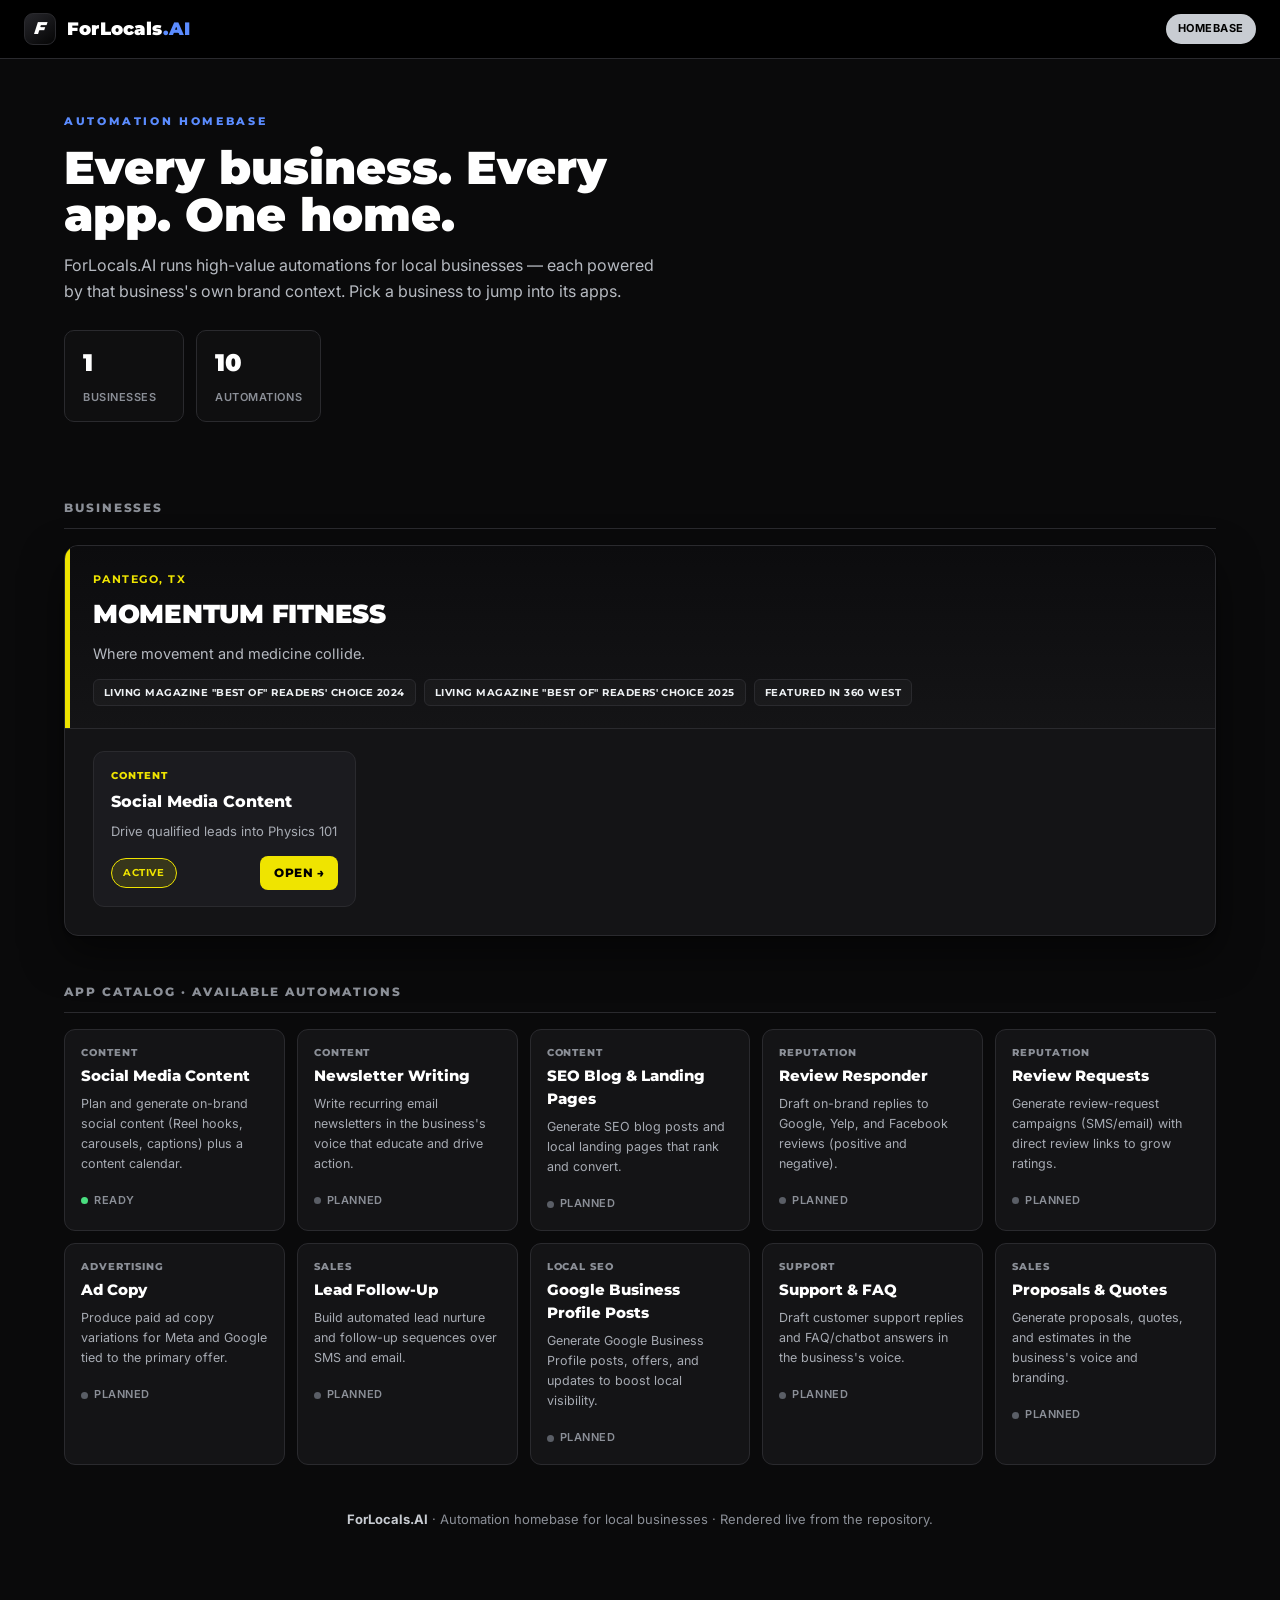
==== index.html @ a3bd41af "Add cross-app homebase dashboard at repo root Build the homebase landing page (/index.html) that ren" ====
<!DOCTYPE html>
<html lang="en">
<head>
<meta charset="UTF-8" />
<meta name="viewport" content="width=device-width, initial-scale=1.0" />
<title>ForLocals.AI — Homebase</title>
<meta name="description" content="ForLocals.AI — the automation homebase for local businesses. Every business's apps in one place." />
<link rel="preconnect" href="https://fonts.googleapis.com" />
<link rel="preconnect" href="https://fonts.gstatic.com" crossorigin />
<link href="https://fonts.googleapis.com/css2?family=Montserrat:wght@600;700;800;900&family=Inter:wght@400;500;600;700&display=swap" rel="stylesheet" />
<style>
  :root {
    --black:#000; --ink:#0b0b0d; --panel:#141416; --panel-2:#1b1b1f;
    --line:#2a2a2e; --silver:#c8ccd2; --silver-bright:#eef1f4; --muted:#8b8f97;
    --accent:#5b8cff;            /* platform default; per-business overrides this */
    --accent-soft:rgba(91,140,255,.12);
    --radius:14px; --maxw:1200px;
    --shadow:0 1px 2px rgba(0,0,0,.5), 0 18px 40px rgba(0,0,0,.5);
  }
  * { box-sizing:border-box; }
  html { scroll-behavior:smooth; }
  body { margin:0; font-family:'Inter',system-ui,-apple-system,sans-serif; color:var(--silver); background:#0a0a0b; line-height:1.6; -webkit-font-smoothing:antialiased; }

  header.topbar { position:sticky; top:0; z-index:50; display:flex; align-items:center; gap:14px; padding:13px 24px; background:rgba(0,0,0,.94); backdrop-filter:blur(8px); border-bottom:1px solid var(--line); }
  .brandmark { display:flex; align-items:center; gap:11px; text-decoration:none; }
  .logo-ring { width:32px; height:32px; border-radius:9px; display:grid; place-items:center; background:linear-gradient(145deg,#26262b,#050505); border:1px solid var(--line); flex:none; }
  .logo-ring b { font-family:'Montserrat',sans-serif; font-weight:900; font-style:italic; font-size:17px; color:#fff; transform:skewX(-7deg); }
  .logo-word { font-family:'Montserrat',sans-serif; font-weight:900; font-size:18px; letter-spacing:.01em; color:#fff; }
  .logo-word span { color:var(--accent); }
  .topbar .spacer { flex:1; }
  .topbar .tag { font-size:11px; font-weight:700; color:#000; background:#c8ccd2; padding:6px 12px; border-radius:999px; letter-spacing:.05em; text-transform:uppercase; }

  .wrap { max-width:var(--maxw); margin:0 auto; padding:0 24px 100px; }

  .hero { padding:54px 0 30px; }
  .hero .eyebrow { font-family:'Montserrat',sans-serif; font-size:11px; font-weight:800; letter-spacing:.24em; text-transform:uppercase; color:var(--accent); }
  .hero h1 { font-family:'Montserrat',sans-serif; font-size:clamp(28px,4.2vw,46px); line-height:1.04; margin:13px 0 14px; font-weight:900; color:#fff; max-width:18ch; }
  .hero p { font-size:16px; color:#b6bac1; max-width:60ch; margin:0; }
  .hero .metrics { display:flex; gap:12px; flex-wrap:wrap; margin-top:26px; }
  .metric { background:rgba(255,255,255,.02); border:1px solid var(--line); border-radius:10px; padding:13px 18px; min-width:120px; }
  .metric b { font-family:'Montserrat',sans-serif; display:block; font-size:24px; font-weight:900; color:#fff; }
  .metric span { font-size:11px; color:var(--muted); letter-spacing:.05em; text-transform:uppercase; font-weight:600; }

  .section-title { font-family:'Montserrat',sans-serif; font-size:12px; font-weight:800; letter-spacing:.16em; text-transform:uppercase; color:var(--muted); margin:46px 0 16px; padding-bottom:10px; border-bottom:1px solid var(--line); }

  /* business panel */
  .biz { --accent:#5b8cff; background:var(--panel); border:1px solid var(--line); border-radius:var(--radius); box-shadow:var(--shadow); overflow:hidden; margin-bottom:24px; }
  .biz-head { position:relative; padding:26px 28px 22px; background:linear-gradient(180deg,#0c0c0e,#141416); border-bottom:1px solid var(--line); }
  .biz-head::before { content:""; position:absolute; left:0; top:0; bottom:0; width:5px; background:var(--accent); }
  .biz-head .loc { font-family:'Montserrat',sans-serif; font-size:10.5px; font-weight:700; letter-spacing:.14em; text-transform:uppercase; color:var(--accent); }
  .biz-head h2 { font-family:'Montserrat',sans-serif; font-size:26px; font-weight:900; color:#fff; margin:6px 0 6px; text-transform:uppercase; letter-spacing:-.01em; }
  .biz-head .tagline { color:#b6bac1; font-size:14.5px; margin:0; max-width:64ch; }
  .biz-head .awards { display:flex; gap:8px; flex-wrap:wrap; margin-top:14px; }
  .award { font-family:'Montserrat',sans-serif; font-size:9.5px; font-weight:700; letter-spacing:.05em; text-transform:uppercase; color:var(--silver-bright); border:1px solid var(--line); background:rgba(255,255,255,.03); padding:5px 10px; border-radius:6px; }

  .apps-grid { display:grid; grid-template-columns:repeat(auto-fill,minmax(250px,1fr)); gap:14px; padding:22px 28px 28px; }
  .app-card { display:flex; flex-direction:column; background:var(--panel-2); border:1px solid var(--line); border-radius:11px; padding:16px 17px; transition:border-color .14s, transform .14s; }
  .app-card:hover { border-color:var(--accent); transform:translateY(-2px); }
  .app-card .cat { font-family:'Montserrat',sans-serif; font-size:9.5px; font-weight:800; letter-spacing:.1em; text-transform:uppercase; color:var(--accent); }
  .app-card h3 { font-family:'Montserrat',sans-serif; font-size:16px; font-weight:800; color:#fff; margin:5px 0 7px; }
  .app-card p { font-size:13px; color:#a7abb3; margin:0 0 14px; flex:1; }
  .app-card .foot { display:flex; align-items:center; justify-content:space-between; gap:10px; }
  .open-btn { font-family:'Montserrat',sans-serif; font-size:11.5px; font-weight:800; letter-spacing:.04em; text-transform:uppercase; color:#000; background:var(--accent); padding:8px 14px; border-radius:8px; text-decoration:none; }
  .open-btn:hover { filter:brightness(1.08); }
  .badge { font-family:'Montserrat',sans-serif; font-size:10px; font-weight:700; letter-spacing:.06em; text-transform:uppercase; padding:6px 11px; border-radius:999px; }
  .badge.ready { color:var(--accent); background:var(--accent-soft); border:1px solid var(--accent); }
  .badge.planned { color:var(--muted); background:rgba(255,255,255,.03); border:1px solid var(--line); }

  /* catalog */
  .catalog { display:grid; grid-template-columns:repeat(auto-fill,minmax(220px,1fr)); gap:12px; }
  .cat-card { background:var(--panel); border:1px solid var(--line); border-radius:11px; padding:15px 16px; }
  .cat-card .cat { font-family:'Montserrat',sans-serif; font-size:9.5px; font-weight:800; letter-spacing:.1em; text-transform:uppercase; color:var(--muted); }
  .cat-card h3 { font-family:'Montserrat',sans-serif; font-size:14.5px; font-weight:800; color:#fff; margin:5px 0 6px; }
  .cat-card p { font-size:12.5px; color:#a7abb3; margin:0 0 12px; }
  .dot { display:inline-block; width:7px; height:7px; border-radius:50%; margin-right:6px; vertical-align:middle; }
  .dot.ready { background:#4ade80; } .dot.planned { background:#5a5e66; }
  .status-txt { font-size:11px; font-weight:600; color:var(--muted); text-transform:uppercase; letter-spacing:.05em; }

  .loading,.err { padding:30px 0; color:var(--muted); }
  .err { color:var(--silver-bright); }
  footer { text-align:center; color:var(--muted); font-size:13px; padding:44px 20px 0; }
  footer b { color:var(--silver); }

  @media (max-width:680px){ .apps-grid,.catalog{ padding-left:18px; padding-right:18px; } .biz-head{ padding-left:20px; padding-right:20px; } }
</style>
</head>
<body>
  <header class="topbar">
    <a class="brandmark" href="#top" aria-label="ForLocals.AI">
      <span class="logo-ring"><b>F</b></span>
      <span class="logo-word">ForLocals<span>.AI</span></span>
    </a>
    <span class="spacer"></span>
    <span class="tag">Homebase</span>
  </header>

  <div class="wrap" id="top">
    <section class="hero">
      <div class="eyebrow">Automation Homebase</div>
      <h1>Every business. Every app. One home.</h1>
      <p>ForLocals.AI runs high-value automations for local businesses — each powered by that
         business's own brand context. Pick a business to jump into its apps.</p>
      <div class="metrics" id="metrics"></div>
    </section>

    <div class="section-title">Businesses</div>
    <div id="businesses"><div class="loading">Loading businesses…</div></div>

    <div class="section-title">App Catalog · Available Automations</div>
    <div class="catalog" id="catalog"><div class="loading">Loading catalog…</div></div>

    <footer><b>ForLocals.AI</b> · Automation homebase for local businesses · Rendered live from the repository.</footer>
  </div>

  <script>
    // ---- Registries (the only thing to update when adding businesses/apps) ----
    const BUSINESSES = ["momentum-fitness"];
    const APP_CATALOG = ["social-media","newsletter","blog-seo","review-responder",
      "review-requests","ad-copy","lead-followup","gbp-posts","support-faq","proposals"];

    const getJSON = async (p) => { const r = await fetch(p,{cache:"no-store"}); if(!r.ok) throw new Error(r.status); return r.json(); };
    const accentOf = (brand) => (brand && brand.colors && (brand.colors.yellow || brand.colors.accent || brand.colors.primary)) || "#5b8cff";
    const esc = (s) => (s||"").replace(/[&<>"]/g, c => ({"&":"&amp;","<":"&lt;",">":"&gt;",'"':"&quot;"}[c]));

    async function loadCatalog() {
      const cards = await Promise.all(APP_CATALOG.map(async slug => {
        try {
          const a = await getJSON(`apps/${slug}/app.json`);
          const ready = a.status === "ready";
          return `<div class="cat-card">
            <div class="cat">${esc(a.category||"")}</div>
            <h3>${esc(a.name||slug)}</h3>
            <p>${esc(a.description||"")}</p>
            <span class="status-txt"><span class="dot ${ready?"ready":"planned"}"></span>${ready?"Ready":"Planned"}</span>
          </div>`;
        } catch(e){ return `<div class="cat-card"><h3>${esc(slug)}</h3><p>Definition not found.</p></div>`; }
      }));
      document.getElementById("catalog").innerHTML = cards.join("");
      return APP_CATALOG.length;
    }

    async function loadBusinesses() {
      const blocks = await Promise.all(BUSINESSES.map(async slug => {
        try {
          const [biz, brand] = await Promise.all([
            getJSON(`businesses/${slug}/business.json`),
            getJSON(`businesses/${slug}/brand/brand.json`).catch(()=>null)
          ]);
          const accent = accentOf(brand);
          const awards = (brand && brand.awards || []).map(a=>`<span class="award">${esc(a)}</span>`).join("");
          const enabled = biz.enabledApps || [];

          const cards = await Promise.all(enabled.map(async appSlug => {
            const meta = await getJSON(`apps/${appSlug}/app.json`).catch(()=>({name:appSlug,category:"",description:""}));
            const cfg = (biz.appConfig||{})[appSlug] || {};
            const href = cfg.dashboard ? `businesses/${slug}/${cfg.dashboard}` : null;
            const action = href
              ? `<a class="open-btn" href="${href}">Open →</a>`
              : `<span class="badge planned">Set up</span>`;
            return `<div class="app-card">
              <div class="cat">${esc(meta.category||"")}</div>
              <h3>${esc(meta.name||appSlug)}</h3>
              <p>${esc(cfg.focus || meta.description || "")}</p>
              <div class="foot"><span class="badge ready">Active</span>${action}</div>
            </div>`;
          }));

          return `<div class="biz" style="--accent:${accent};--accent-soft:${accent}22;">
            <div class="biz-head">
              <div class="loc">${esc(biz.location||"")}</div>
              <h2>${esc(biz.name||slug)}</h2>
              <p class="tagline">${esc((brand&&brand.tagline)||(brand&&brand.positioning)||"")}</p>
              ${awards?`<div class="awards">${awards}</div>`:""}
            </div>
            <div class="apps-grid">${cards.join("") || '<p style="color:var(--muted)">No apps enabled yet.</p>'}</div>
          </div>`;
        } catch(e){
          return `<div class="biz"><div class="biz-head"><h2>${esc(slug)}</h2><p class="tagline err">Couldn't load business.json (${e.message}). Serve this over HTTP (GitHub Pages), not from disk.</p></div></div>`;
        }
      }));
      document.getElementById("businesses").innerHTML = blocks.join("");
      return BUSINESSES.length;
    }

    (async () => {
      const [nApps, nBiz] = await Promise.all([loadCatalog(), loadBusinesses()]);
      document.getElementById("metrics").innerHTML = `
        <div class="metric"><b>${nBiz}</b><span>Businesses</span></div>
        <div class="metric"><b>${nApps}</b><span>Automations</span></div>`;
    })();
  </script>
</body>
</html>
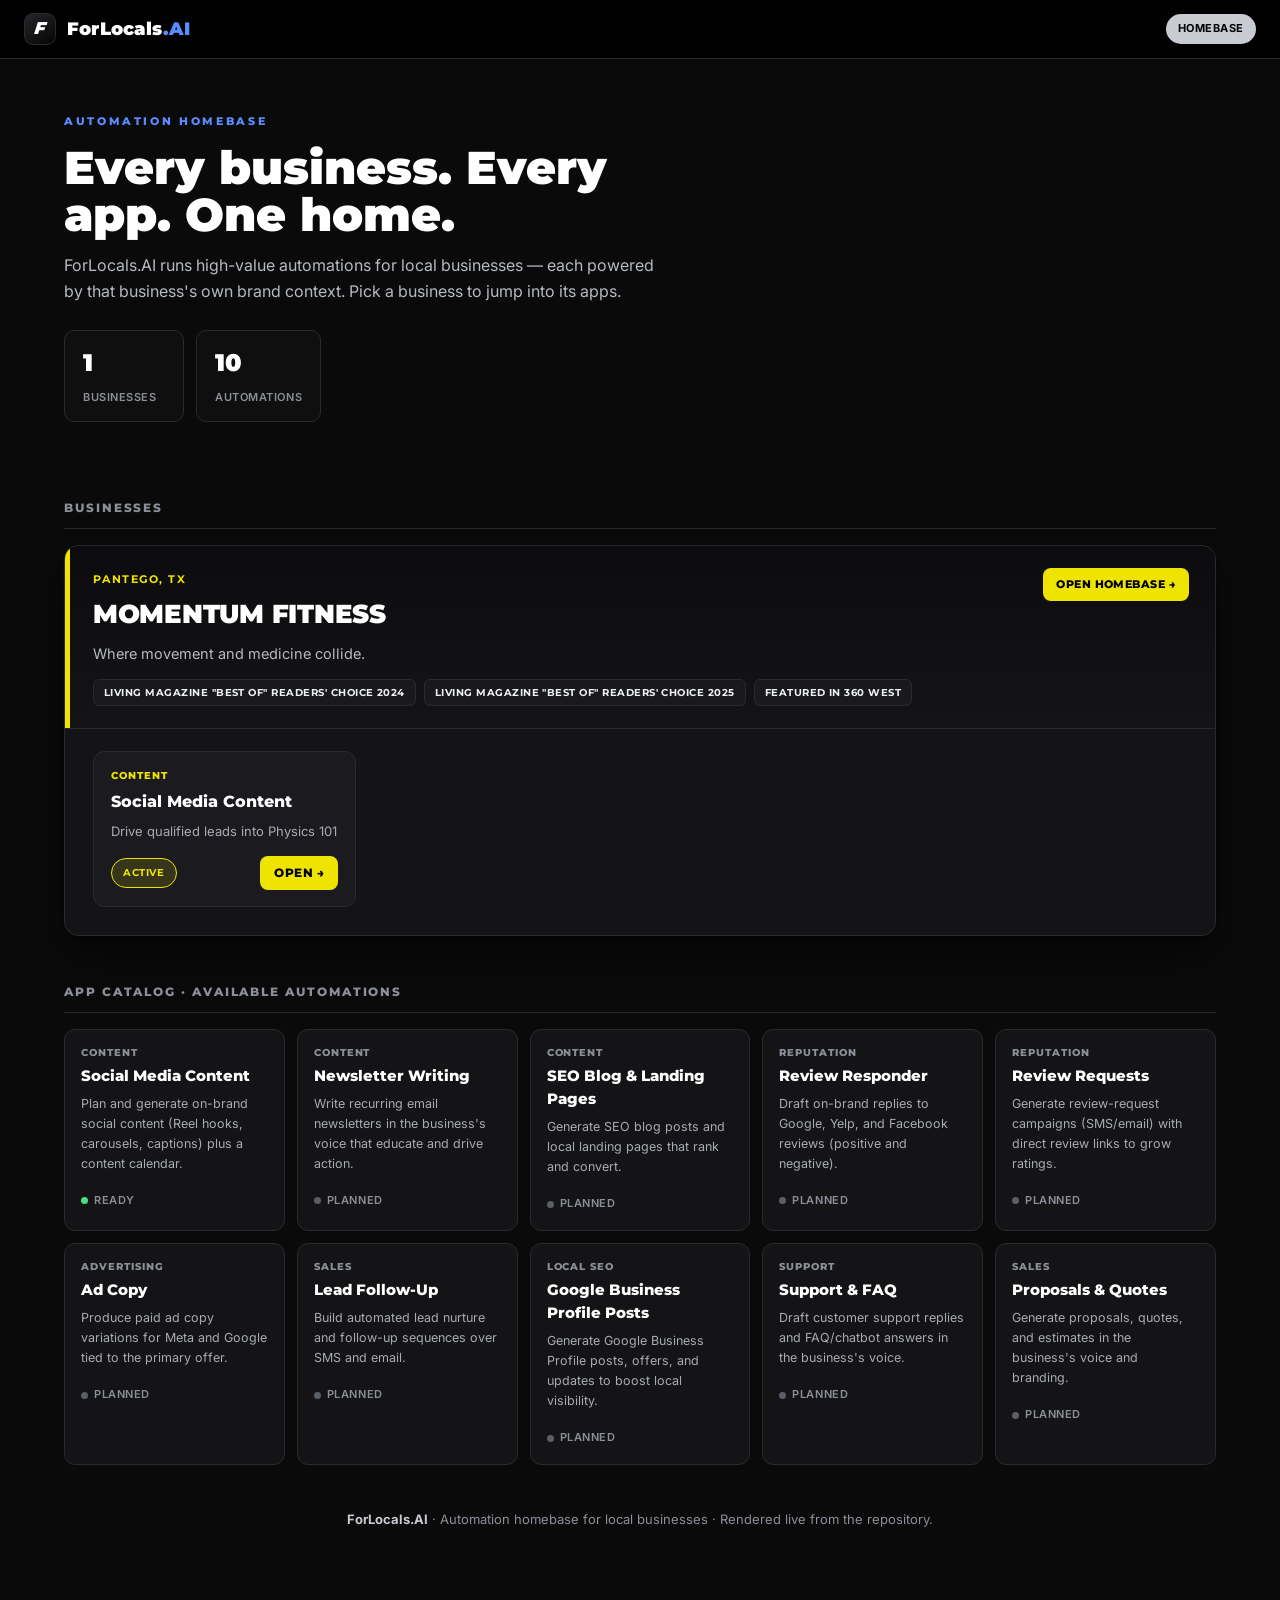
==== commit bcedc807: "Add per-business landing pages with their own URLs Each business now has its own page at /businesses" ====
--- a/index.html
+++ b/index.html
@@ -48,7 +48,11 @@
   .biz-head { position:relative; padding:26px 28px 22px; background:linear-gradient(180deg,#0c0c0e,#141416); border-bottom:1px solid var(--line); }
   .biz-head::before { content:""; position:absolute; left:0; top:0; bottom:0; width:5px; background:var(--accent); }
   .biz-head .loc { font-family:'Montserrat',sans-serif; font-size:10.5px; font-weight:700; letter-spacing:.14em; text-transform:uppercase; color:var(--accent); }
-  .biz-head h2 { font-family:'Montserrat',sans-serif; font-size:26px; font-weight:900; color:#fff; margin:6px 0 6px; text-transform:uppercase; letter-spacing:-.01em; }
+  .biz-head h2 { font-family:'Montserrat',sans-serif; font-size:26px; font-weight:900; margin:6px 0 6px; text-transform:uppercase; letter-spacing:-.01em; }
+  .biz-head h2 a { color:#fff; text-decoration:none; }
+  .biz-head h2 a:hover { color:var(--accent); }
+  .biz-head .biz-link { position:absolute; top:22px; right:26px; font-family:'Montserrat',sans-serif; font-size:11px; font-weight:800; letter-spacing:.04em; text-transform:uppercase; color:#000; background:var(--accent); padding:8px 13px; border-radius:8px; text-decoration:none; }
+  .biz-head .biz-link:hover { filter:brightness(1.08); }
   .biz-head .tagline { color:#b6bac1; font-size:14.5px; margin:0; max-width:64ch; }
   .biz-head .awards { display:flex; gap:8px; flex-wrap:wrap; margin-top:14px; }
   .award { font-family:'Montserrat',sans-serif; font-size:9.5px; font-weight:700; letter-spacing:.05em; text-transform:uppercase; color:var(--silver-bright); border:1px solid var(--line); background:rgba(255,255,255,.03); padding:5px 10px; border-radius:6px; }
@@ -167,8 +171,9 @@
 
           return `<div class="biz" style="--accent:${accent};--accent-soft:${accent}22;">
             <div class="biz-head">
+              <a class="biz-link" href="businesses/${slug}/">Open homebase →</a>
               <div class="loc">${esc(biz.location||"")}</div>
-              <h2>${esc(biz.name||slug)}</h2>
+              <h2><a href="businesses/${slug}/">${esc(biz.name||slug)}</a></h2>
               <p class="tagline">${esc((brand&&brand.tagline)||(brand&&brand.positioning)||"")}</p>
               ${awards?`<div class="awards">${awards}</div>`:""}
             </div>
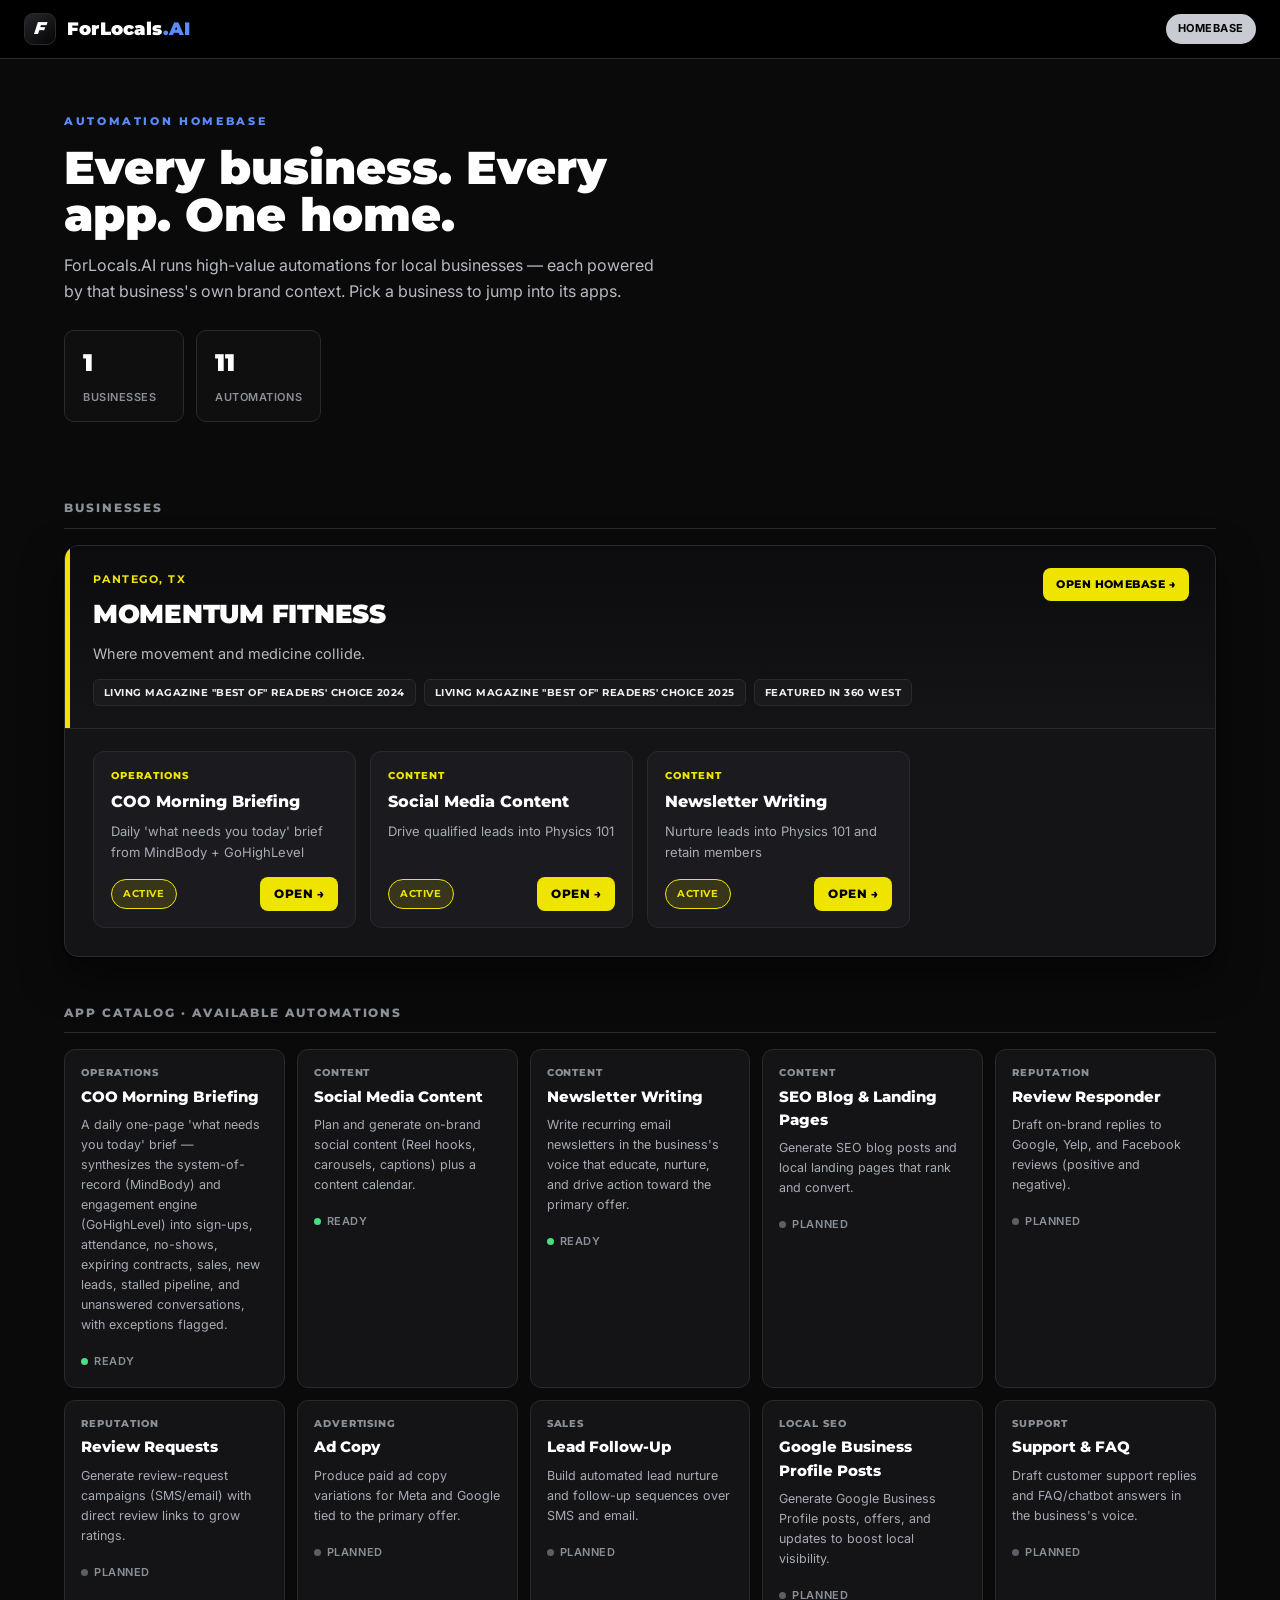
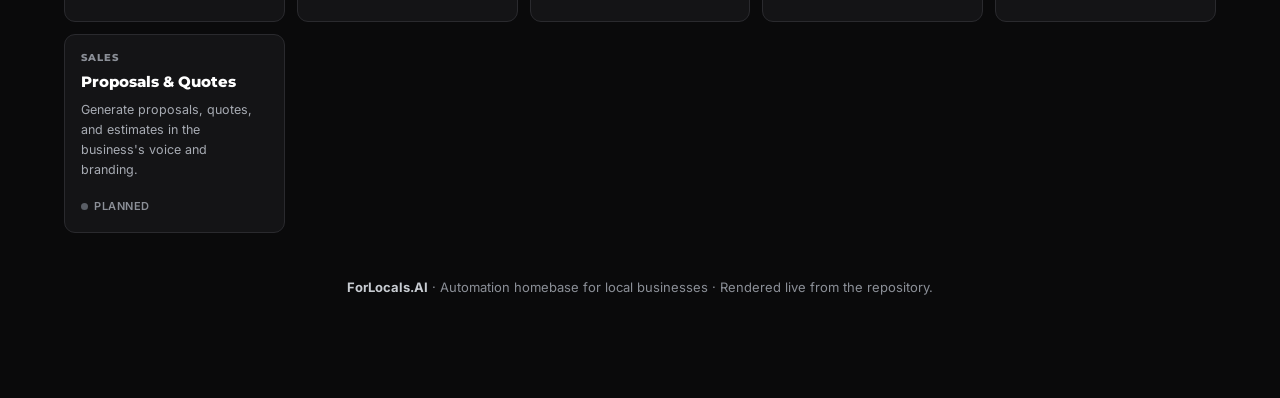
==== commit 8ccba458: "[coo-os] Scaffold Phase 1 — COO Morning Briefing app + Momentum instance - New reusable app apps/coo" ====
--- a/index.html
+++ b/index.html
@@ -119,7 +119,7 @@
   <script>
     // ---- Registries (the only thing to update when adding businesses/apps) ----
     const BUSINESSES = ["momentum-fitness"];
-    const APP_CATALOG = ["social-media","newsletter","blog-seo","review-responder",
+    const APP_CATALOG = ["coo-briefing","social-media","newsletter","blog-seo","review-responder",
       "review-requests","ad-copy","lead-followup","gbp-posts","support-faq","proposals"];
 
     const getJSON = async (p) => { const r = await fetch(p,{cache:"no-store"}); if(!r.ok) throw new Error(r.status); return r.json(); };
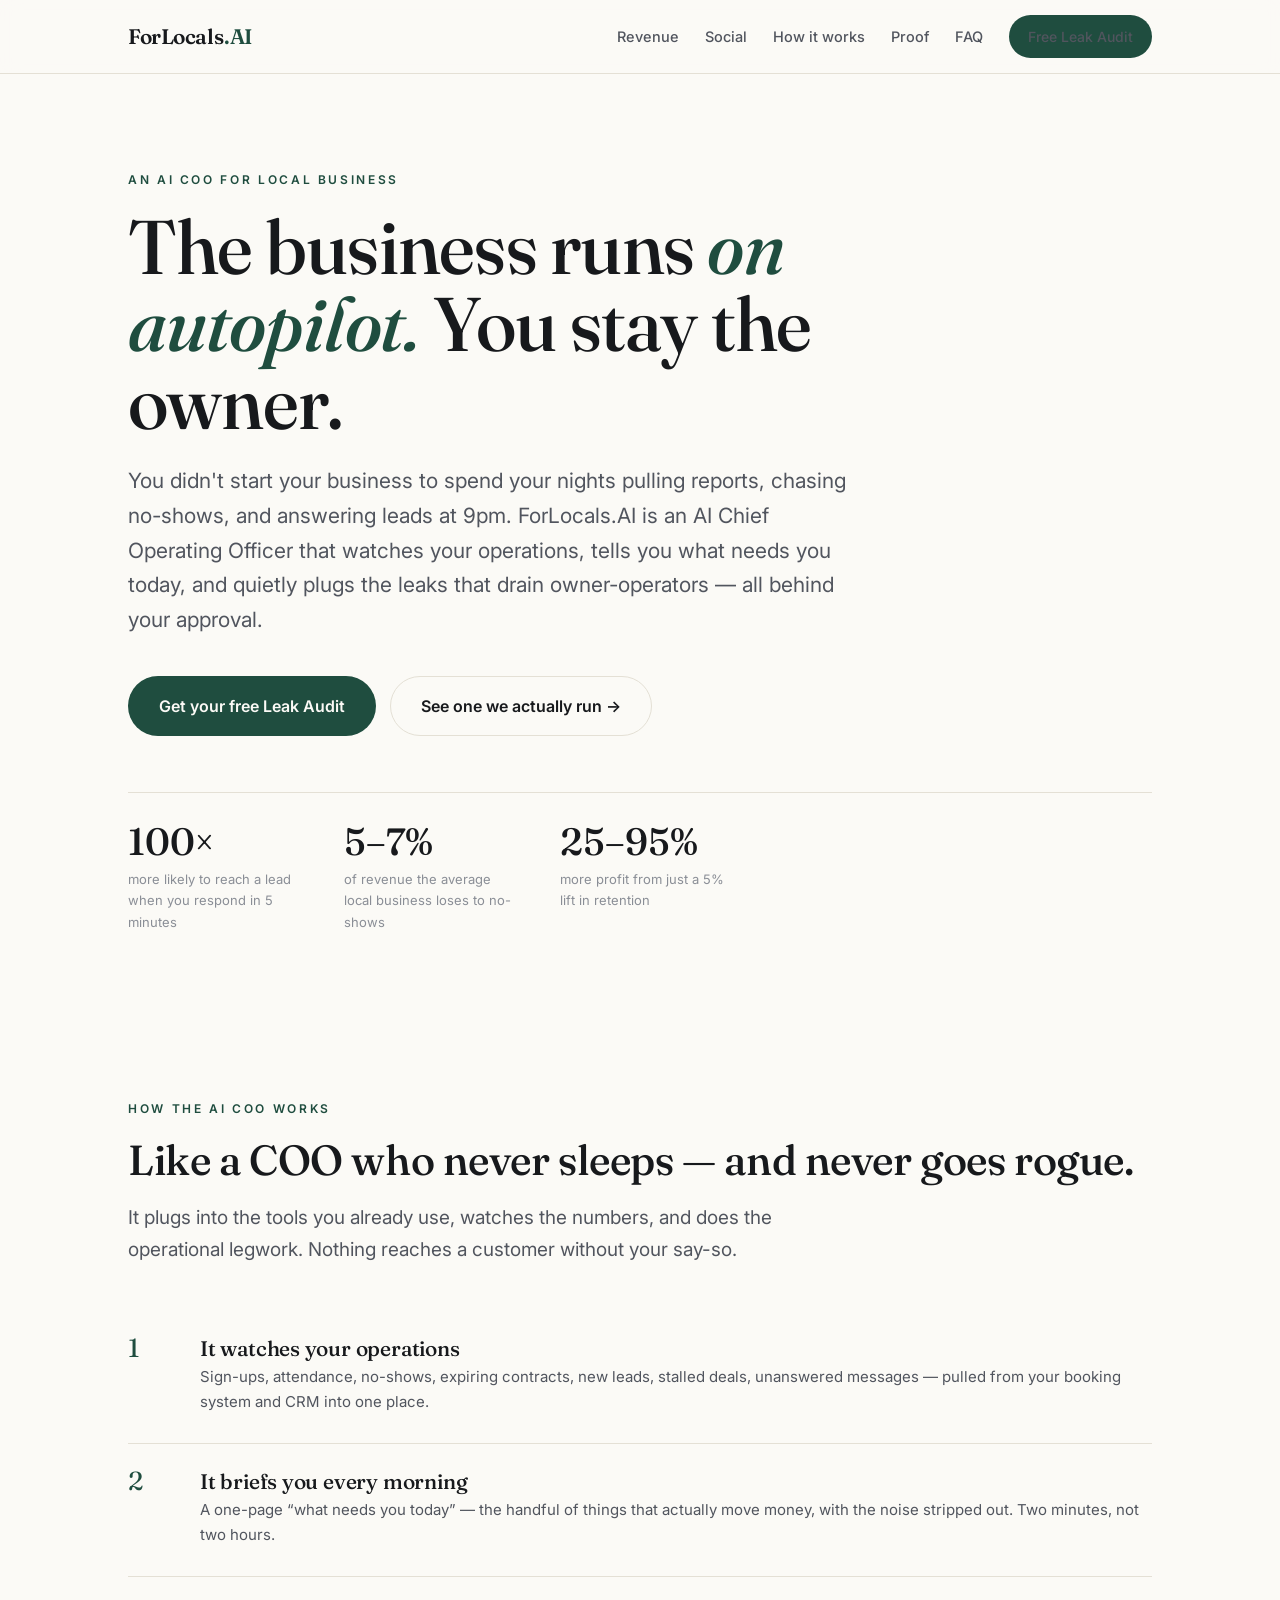
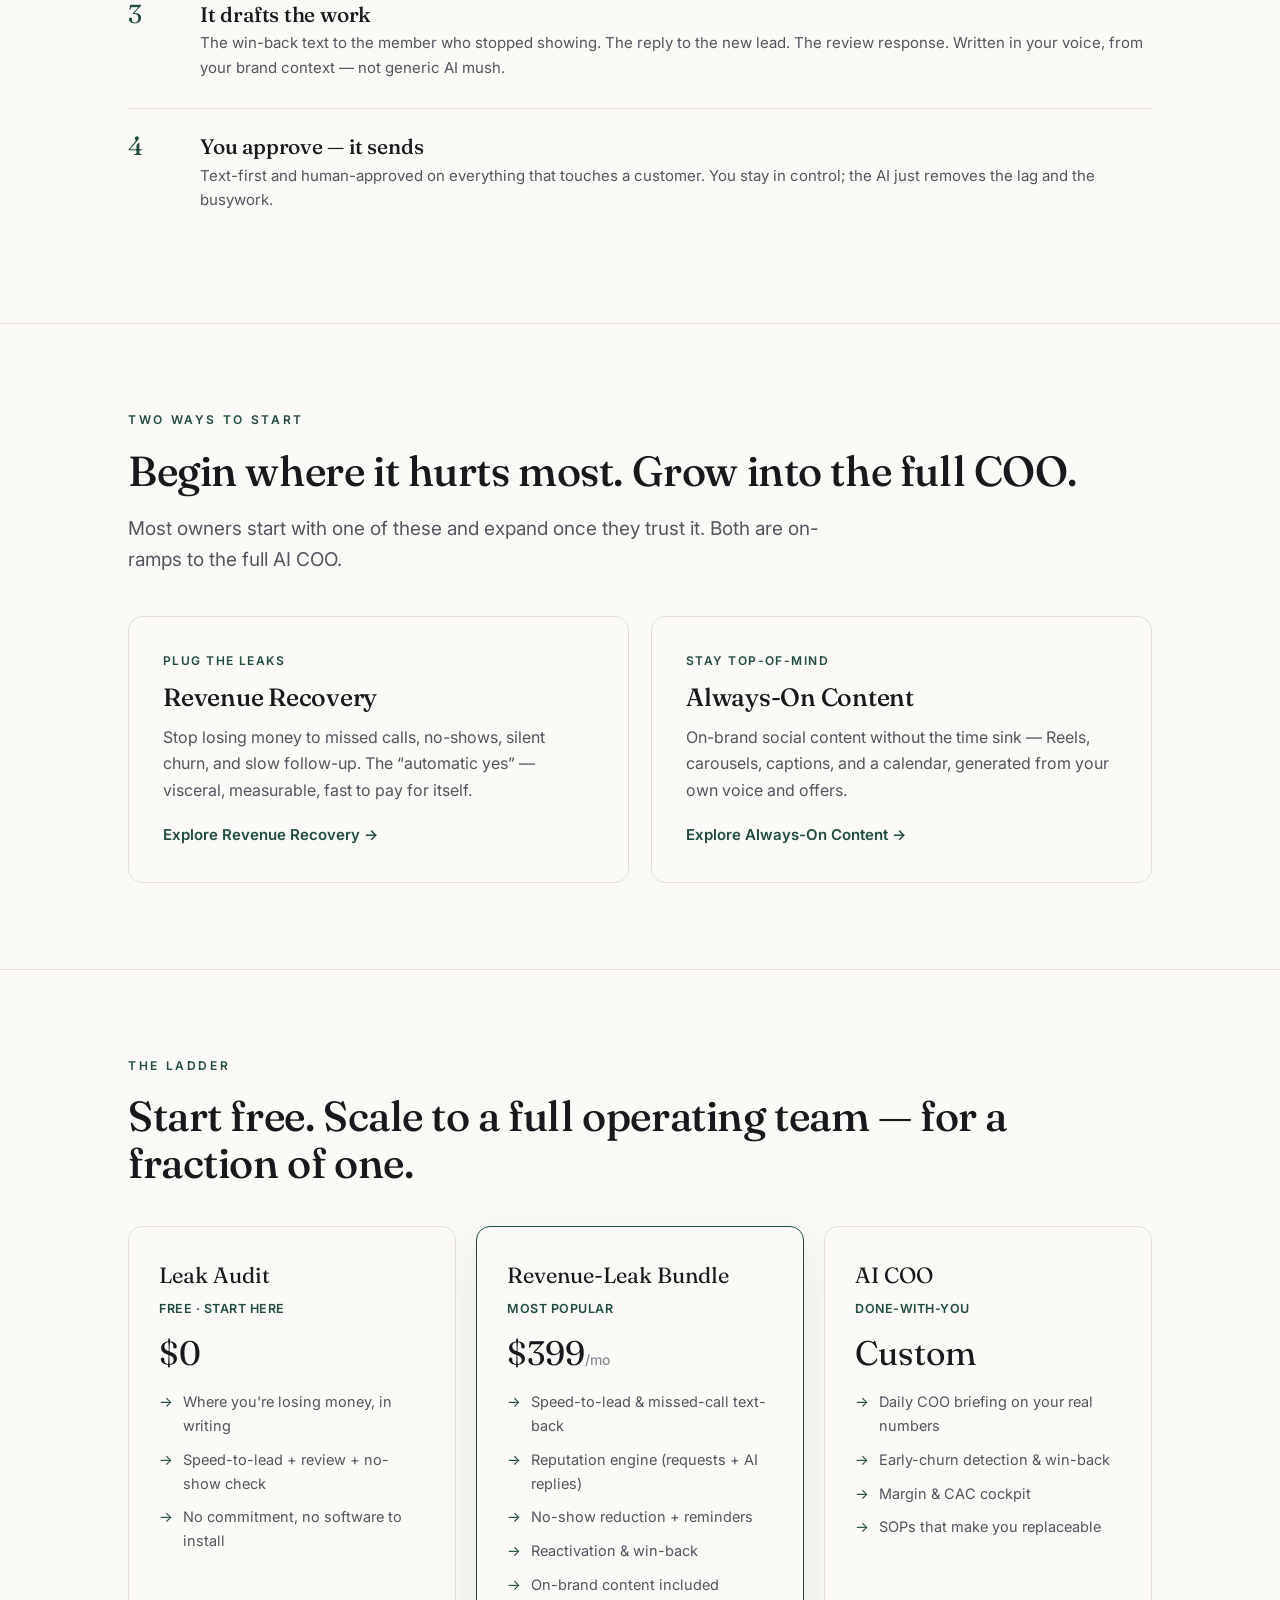
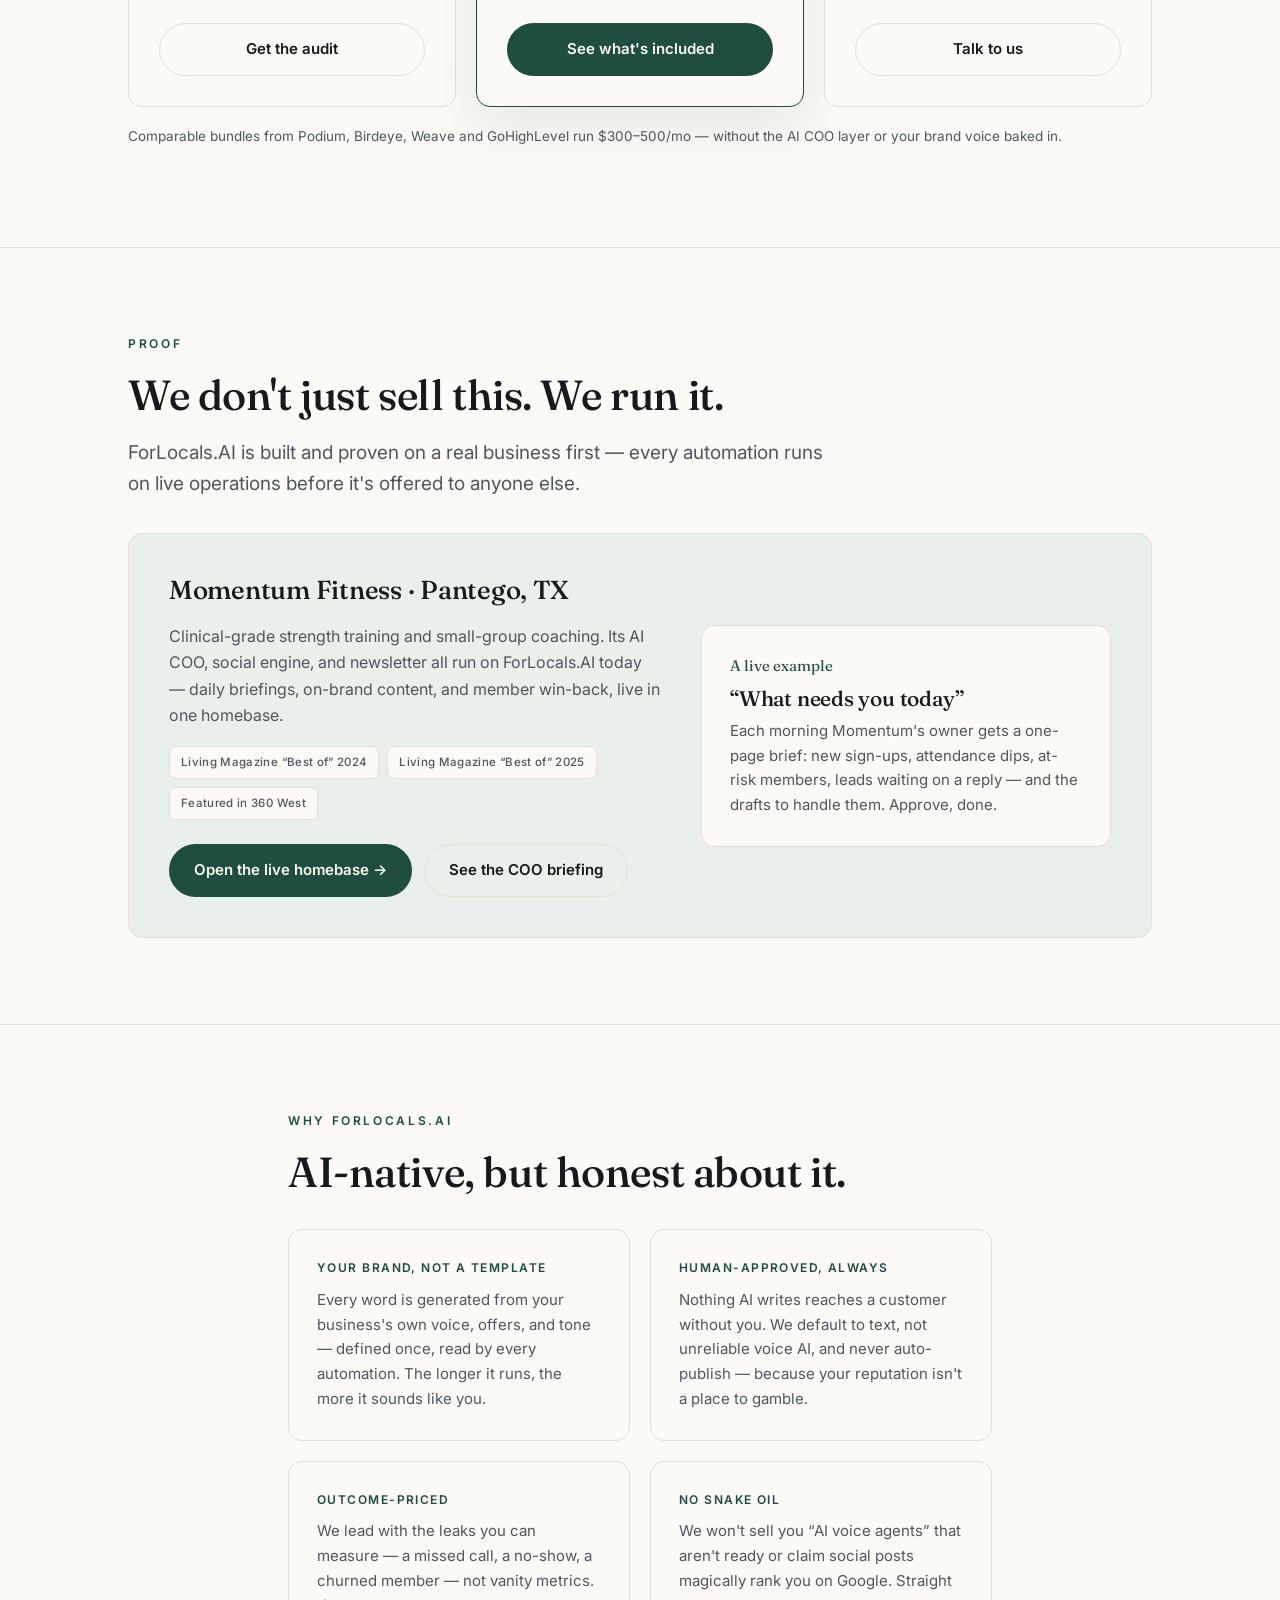
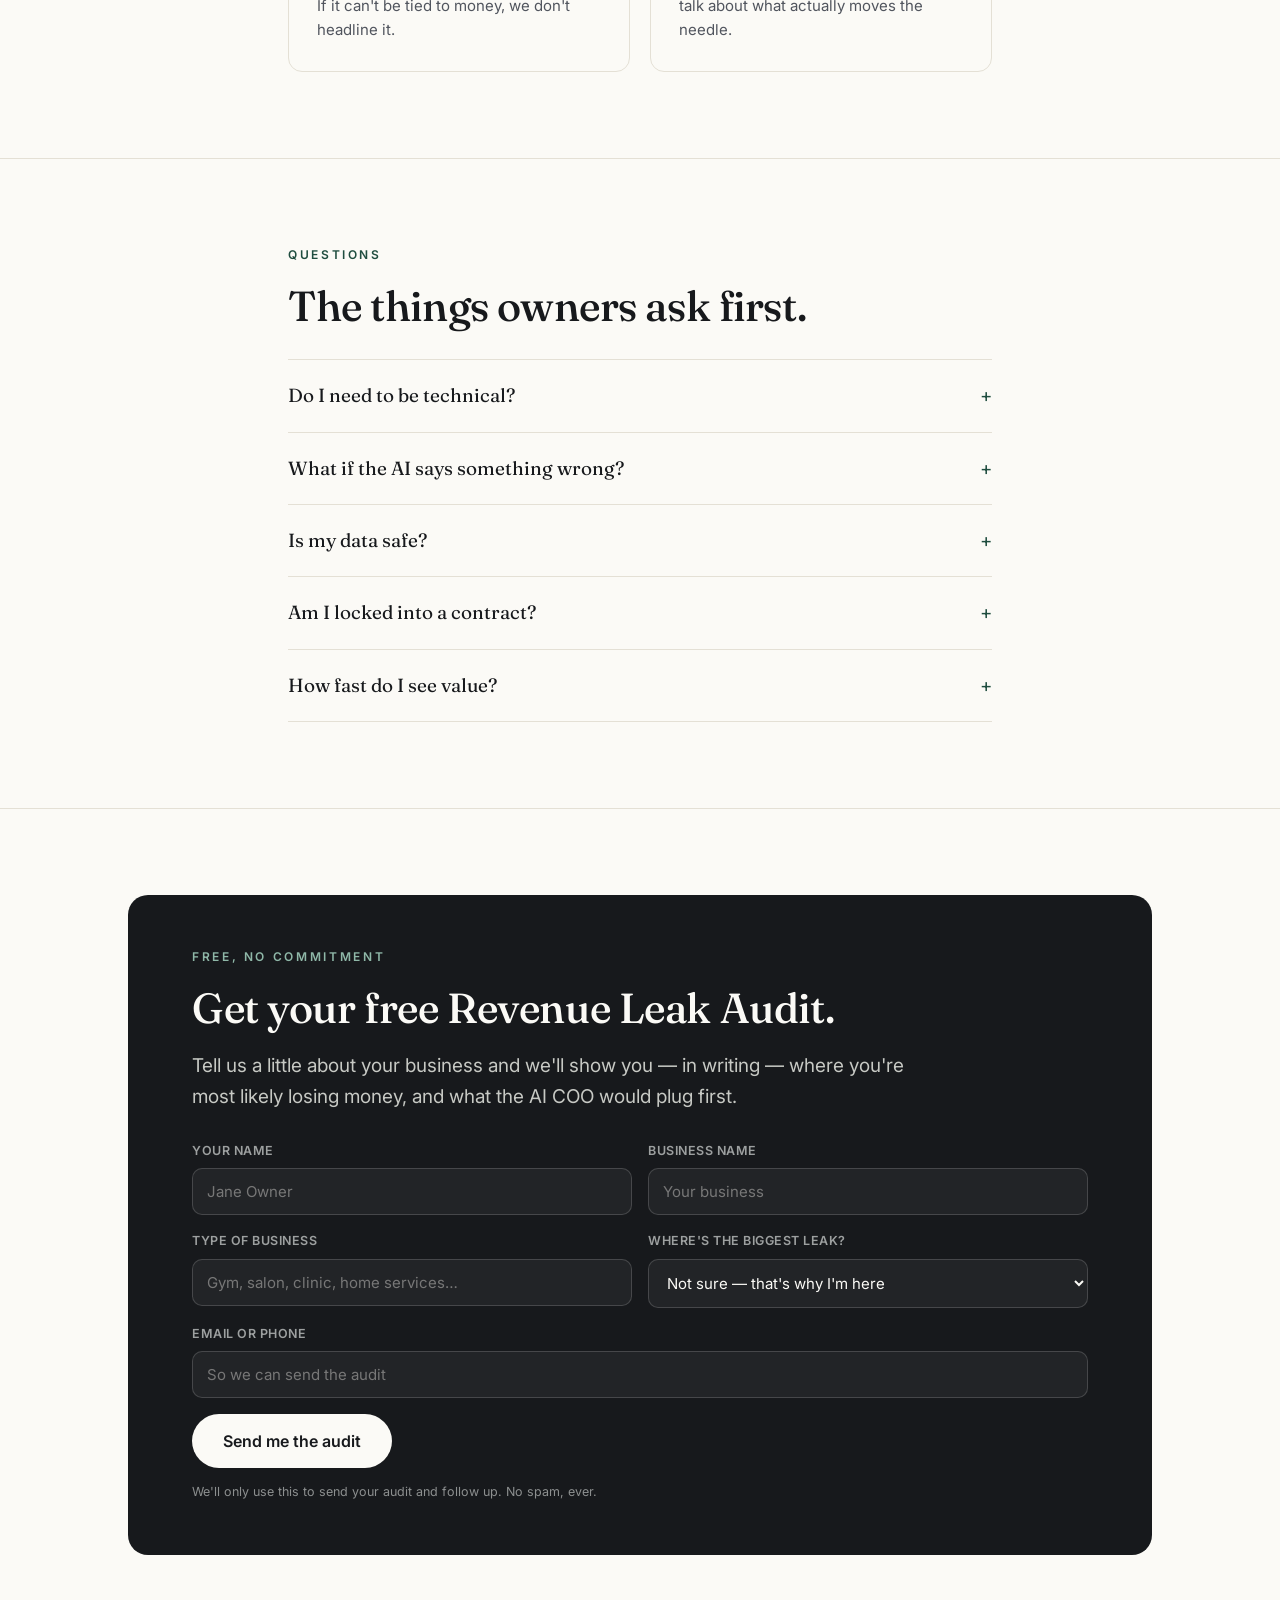
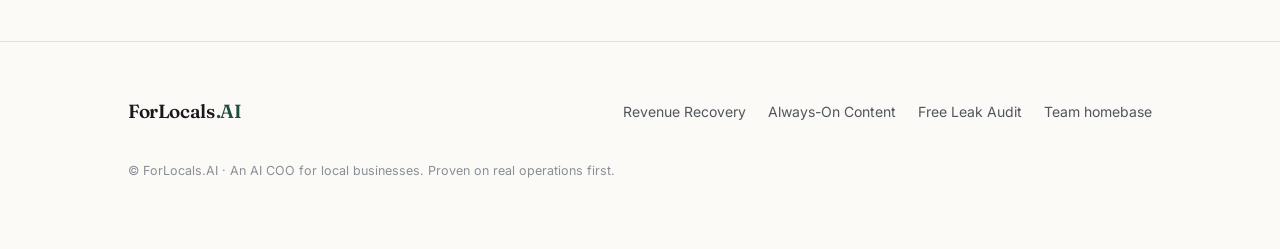
==== commit 541c79ea: "[website] Build public marketing site (home + /social + /revenue) on own brand Add ForLocals.AI's fi" ====
--- a/index.html
+++ b/index.html
@@ -3,196 +3,310 @@
 <head>
 <meta charset="UTF-8" />
 <meta name="viewport" content="width=device-width, initial-scale=1.0" />
-<title>ForLocals.AI — Homebase</title>
-<meta name="description" content="ForLocals.AI — the automation homebase for local businesses. Every business's apps in one place." />
+<title>ForLocals.AI — An AI COO that runs your local business on autopilot</title>
+<meta name="description" content="ForLocals.AI is an AI COO for local businesses — it watches your operations, briefs you daily, and plugs the revenue leaks that drain owner-operators. You approve, it runs." />
+<meta property="og:title" content="ForLocals.AI — An AI COO for local businesses" />
+<meta property="og:description" content="It watches your operations, briefs you daily, and plugs the revenue leaks. You approve, it runs." />
+<meta property="og:type" content="website" />
 <link rel="preconnect" href="https://fonts.googleapis.com" />
 <link rel="preconnect" href="https://fonts.gstatic.com" crossorigin />
-<link href="https://fonts.googleapis.com/css2?family=Montserrat:wght@600;700;800;900&family=Inter:wght@400;500;600;700&display=swap" rel="stylesheet" />
-<style>
-  :root {
-    --black:#000; --ink:#0b0b0d; --panel:#141416; --panel-2:#1b1b1f;
-    --line:#2a2a2e; --silver:#c8ccd2; --silver-bright:#eef1f4; --muted:#8b8f97;
-    --accent:#5b8cff;            /* platform default; per-business overrides this */
-    --accent-soft:rgba(91,140,255,.12);
-    --radius:14px; --maxw:1200px;
-    --shadow:0 1px 2px rgba(0,0,0,.5), 0 18px 40px rgba(0,0,0,.5);
-  }
-  * { box-sizing:border-box; }
-  html { scroll-behavior:smooth; }
-  body { margin:0; font-family:'Inter',system-ui,-apple-system,sans-serif; color:var(--silver); background:#0a0a0b; line-height:1.6; -webkit-font-smoothing:antialiased; }
-
-  header.topbar { position:sticky; top:0; z-index:50; display:flex; align-items:center; gap:14px; padding:13px 24px; background:rgba(0,0,0,.94); backdrop-filter:blur(8px); border-bottom:1px solid var(--line); }
-  .brandmark { display:flex; align-items:center; gap:11px; text-decoration:none; }
-  .logo-ring { width:32px; height:32px; border-radius:9px; display:grid; place-items:center; background:linear-gradient(145deg,#26262b,#050505); border:1px solid var(--line); flex:none; }
-  .logo-ring b { font-family:'Montserrat',sans-serif; font-weight:900; font-style:italic; font-size:17px; color:#fff; transform:skewX(-7deg); }
-  .logo-word { font-family:'Montserrat',sans-serif; font-weight:900; font-size:18px; letter-spacing:.01em; color:#fff; }
-  .logo-word span { color:var(--accent); }
-  .topbar .spacer { flex:1; }
-  .topbar .tag { font-size:11px; font-weight:700; color:#000; background:#c8ccd2; padding:6px 12px; border-radius:999px; letter-spacing:.05em; text-transform:uppercase; }
-
-  .wrap { max-width:var(--maxw); margin:0 auto; padding:0 24px 100px; }
-
-  .hero { padding:54px 0 30px; }
-  .hero .eyebrow { font-family:'Montserrat',sans-serif; font-size:11px; font-weight:800; letter-spacing:.24em; text-transform:uppercase; color:var(--accent); }
-  .hero h1 { font-family:'Montserrat',sans-serif; font-size:clamp(28px,4.2vw,46px); line-height:1.04; margin:13px 0 14px; font-weight:900; color:#fff; max-width:18ch; }
-  .hero p { font-size:16px; color:#b6bac1; max-width:60ch; margin:0; }
-  .hero .metrics { display:flex; gap:12px; flex-wrap:wrap; margin-top:26px; }
-  .metric { background:rgba(255,255,255,.02); border:1px solid var(--line); border-radius:10px; padding:13px 18px; min-width:120px; }
-  .metric b { font-family:'Montserrat',sans-serif; display:block; font-size:24px; font-weight:900; color:#fff; }
-  .metric span { font-size:11px; color:var(--muted); letter-spacing:.05em; text-transform:uppercase; font-weight:600; }
-
-  .section-title { font-family:'Montserrat',sans-serif; font-size:12px; font-weight:800; letter-spacing:.16em; text-transform:uppercase; color:var(--muted); margin:46px 0 16px; padding-bottom:10px; border-bottom:1px solid var(--line); }
-
-  /* business panel */
-  .biz { --accent:#5b8cff; background:var(--panel); border:1px solid var(--line); border-radius:var(--radius); box-shadow:var(--shadow); overflow:hidden; margin-bottom:24px; }
-  .biz-head { position:relative; padding:26px 28px 22px; background:linear-gradient(180deg,#0c0c0e,#141416); border-bottom:1px solid var(--line); }
-  .biz-head::before { content:""; position:absolute; left:0; top:0; bottom:0; width:5px; background:var(--accent); }
-  .biz-head .loc { font-family:'Montserrat',sans-serif; font-size:10.5px; font-weight:700; letter-spacing:.14em; text-transform:uppercase; color:var(--accent); }
-  .biz-head h2 { font-family:'Montserrat',sans-serif; font-size:26px; font-weight:900; margin:6px 0 6px; text-transform:uppercase; letter-spacing:-.01em; }
-  .biz-head h2 a { color:#fff; text-decoration:none; }
-  .biz-head h2 a:hover { color:var(--accent); }
-  .biz-head .biz-link { position:absolute; top:22px; right:26px; font-family:'Montserrat',sans-serif; font-size:11px; font-weight:800; letter-spacing:.04em; text-transform:uppercase; color:#000; background:var(--accent); padding:8px 13px; border-radius:8px; text-decoration:none; }
-  .biz-head .biz-link:hover { filter:brightness(1.08); }
-  .biz-head .tagline { color:#b6bac1; font-size:14.5px; margin:0; max-width:64ch; }
-  .biz-head .awards { display:flex; gap:8px; flex-wrap:wrap; margin-top:14px; }
-  .award { font-family:'Montserrat',sans-serif; font-size:9.5px; font-weight:700; letter-spacing:.05em; text-transform:uppercase; color:var(--silver-bright); border:1px solid var(--line); background:rgba(255,255,255,.03); padding:5px 10px; border-radius:6px; }
-
-  .apps-grid { display:grid; grid-template-columns:repeat(auto-fill,minmax(250px,1fr)); gap:14px; padding:22px 28px 28px; }
-  .app-card { display:flex; flex-direction:column; background:var(--panel-2); border:1px solid var(--line); border-radius:11px; padding:16px 17px; transition:border-color .14s, transform .14s; }
-  .app-card:hover { border-color:var(--accent); transform:translateY(-2px); }
-  .app-card .cat { font-family:'Montserrat',sans-serif; font-size:9.5px; font-weight:800; letter-spacing:.1em; text-transform:uppercase; color:var(--accent); }
-  .app-card h3 { font-family:'Montserrat',sans-serif; font-size:16px; font-weight:800; color:#fff; margin:5px 0 7px; }
-  .app-card p { font-size:13px; color:#a7abb3; margin:0 0 14px; flex:1; }
-  .app-card .foot { display:flex; align-items:center; justify-content:space-between; gap:10px; }
-  .open-btn { font-family:'Montserrat',sans-serif; font-size:11.5px; font-weight:800; letter-spacing:.04em; text-transform:uppercase; color:#000; background:var(--accent); padding:8px 14px; border-radius:8px; text-decoration:none; }
-  .open-btn:hover { filter:brightness(1.08); }
-  .badge { font-family:'Montserrat',sans-serif; font-size:10px; font-weight:700; letter-spacing:.06em; text-transform:uppercase; padding:6px 11px; border-radius:999px; }
-  .badge.ready { color:var(--accent); background:var(--accent-soft); border:1px solid var(--accent); }
-  .badge.planned { color:var(--muted); background:rgba(255,255,255,.03); border:1px solid var(--line); }
-
-  /* catalog */
-  .catalog { display:grid; grid-template-columns:repeat(auto-fill,minmax(220px,1fr)); gap:12px; }
-  .cat-card { background:var(--panel); border:1px solid var(--line); border-radius:11px; padding:15px 16px; }
-  .cat-card .cat { font-family:'Montserrat',sans-serif; font-size:9.5px; font-weight:800; letter-spacing:.1em; text-transform:uppercase; color:var(--muted); }
-  .cat-card h3 { font-family:'Montserrat',sans-serif; font-size:14.5px; font-weight:800; color:#fff; margin:5px 0 6px; }
-  .cat-card p { font-size:12.5px; color:#a7abb3; margin:0 0 12px; }
-  .dot { display:inline-block; width:7px; height:7px; border-radius:50%; margin-right:6px; vertical-align:middle; }
-  .dot.ready { background:#4ade80; } .dot.planned { background:#5a5e66; }
-  .status-txt { font-size:11px; font-weight:600; color:var(--muted); text-transform:uppercase; letter-spacing:.05em; }
-
-  .loading,.err { padding:30px 0; color:var(--muted); }
-  .err { color:var(--silver-bright); }
-  footer { text-align:center; color:var(--muted); font-size:13px; padding:44px 20px 0; }
-  footer b { color:var(--silver); }
-
-  @media (max-width:680px){ .apps-grid,.catalog{ padding-left:18px; padding-right:18px; } .biz-head{ padding-left:20px; padding-right:20px; } }
-</style>
+<link href="https://fonts.googleapis.com/css2?family=Fraunces:ital,opsz,wght@0,9..144,400;0,9..144,500;1,9..144,500&family=Inter:wght@400;500;600&display=swap" rel="stylesheet" />
+<link rel="stylesheet" href="/site/marketing.css" />
 </head>
 <body>
-  <header class="topbar">
-    <a class="brandmark" href="#top" aria-label="ForLocals.AI">
-      <span class="logo-ring"><b>F</b></span>
-      <span class="logo-word">ForLocals<span>.AI</span></span>
-    </a>
-    <span class="spacer"></span>
-    <span class="tag">Homebase</span>
-  </header>
-
-  <div class="wrap" id="top">
-    <section class="hero">
-      <div class="eyebrow">Automation Homebase</div>
-      <h1>Every business. Every app. One home.</h1>
-      <p>ForLocals.AI runs high-value automations for local businesses — each powered by that
-         business's own brand context. Pick a business to jump into its apps.</p>
-      <div class="metrics" id="metrics"></div>
-    </section>
-
-    <div class="section-title">Businesses</div>
-    <div id="businesses"><div class="loading">Loading businesses…</div></div>
-
-    <div class="section-title">App Catalog · Available Automations</div>
-    <div class="catalog" id="catalog"><div class="loading">Loading catalog…</div></div>
-
-    <footer><b>ForLocals.AI</b> · Automation homebase for local businesses · Rendered live from the repository.</footer>
-  </div>
-
-  <script>
-    // ---- Registries (the only thing to update when adding businesses/apps) ----
-    const BUSINESSES = ["momentum-fitness"];
-    const APP_CATALOG = ["coo-briefing","social-media","newsletter","blog-seo","review-responder",
-      "review-requests","ad-copy","lead-followup","gbp-posts","support-faq","proposals"];
-
-    const getJSON = async (p) => { const r = await fetch(p,{cache:"no-store"}); if(!r.ok) throw new Error(r.status); return r.json(); };
-    const accentOf = (brand) => (brand && brand.colors && (brand.colors.yellow || brand.colors.accent || brand.colors.primary)) || "#5b8cff";
-    const esc = (s) => (s||"").replace(/[&<>"]/g, c => ({"&":"&amp;","<":"&lt;",">":"&gt;",'"':"&quot;"}[c]));
-
-    async function loadCatalog() {
-      const cards = await Promise.all(APP_CATALOG.map(async slug => {
-        try {
-          const a = await getJSON(`apps/${slug}/app.json`);
-          const ready = a.status === "ready";
-          return `<div class="cat-card">
-            <div class="cat">${esc(a.category||"")}</div>
-            <h3>${esc(a.name||slug)}</h3>
-            <p>${esc(a.description||"")}</p>
-            <span class="status-txt"><span class="dot ${ready?"ready":"planned"}"></span>${ready?"Ready":"Planned"}</span>
-          </div>`;
-        } catch(e){ return `<div class="cat-card"><h3>${esc(slug)}</h3><p>Definition not found.</p></div>`; }
-      }));
-      document.getElementById("catalog").innerHTML = cards.join("");
-      return APP_CATALOG.length;
-    }
-
-    async function loadBusinesses() {
-      const blocks = await Promise.all(BUSINESSES.map(async slug => {
-        try {
-          const [biz, brand] = await Promise.all([
-            getJSON(`businesses/${slug}/business.json`),
-            getJSON(`businesses/${slug}/brand/brand.json`).catch(()=>null)
-          ]);
-          const accent = accentOf(brand);
-          const awards = (brand && brand.awards || []).map(a=>`<span class="award">${esc(a)}</span>`).join("");
-          const enabled = biz.enabledApps || [];
-
-          const cards = await Promise.all(enabled.map(async appSlug => {
-            const meta = await getJSON(`apps/${appSlug}/app.json`).catch(()=>({name:appSlug,category:"",description:""}));
-            const cfg = (biz.appConfig||{})[appSlug] || {};
-            const href = cfg.dashboard ? `businesses/${slug}/${cfg.dashboard}` : null;
-            const action = href
-              ? `<a class="open-btn" href="${href}">Open →</a>`
-              : `<span class="badge planned">Set up</span>`;
-            return `<div class="app-card">
-              <div class="cat">${esc(meta.category||"")}</div>
-              <h3>${esc(meta.name||appSlug)}</h3>
-              <p>${esc(cfg.focus || meta.description || "")}</p>
-              <div class="foot"><span class="badge ready">Active</span>${action}</div>
-            </div>`;
-          }));
-
-          return `<div class="biz" style="--accent:${accent};--accent-soft:${accent}22;">
-            <div class="biz-head">
-              <a class="biz-link" href="businesses/${slug}/">Open homebase →</a>
-              <div class="loc">${esc(biz.location||"")}</div>
-              <h2><a href="businesses/${slug}/">${esc(biz.name||slug)}</a></h2>
-              <p class="tagline">${esc((brand&&brand.tagline)||(brand&&brand.positioning)||"")}</p>
-              ${awards?`<div class="awards">${awards}</div>`:""}
-            </div>
-            <div class="apps-grid">${cards.join("") || '<p style="color:var(--muted)">No apps enabled yet.</p>'}</div>
-          </div>`;
-        } catch(e){
-          return `<div class="biz"><div class="biz-head"><h2>${esc(slug)}</h2><p class="tagline err">Couldn't load business.json (${e.message}). Serve this over HTTP (GitHub Pages), not from disk.</p></div></div>`;
-        }
-      }));
-      document.getElementById("businesses").innerHTML = blocks.join("");
-      return BUSINESSES.length;
-    }
-
-    (async () => {
-      const [nApps, nBiz] = await Promise.all([loadCatalog(), loadBusinesses()]);
-      document.getElementById("metrics").innerHTML = `
-        <div class="metric"><b>${nBiz}</b><span>Businesses</span></div>
-        <div class="metric"><b>${nApps}</b><span>Automations</span></div>`;
-    })();
-  </script>
+
+<nav class="site-nav">
+  <div class="nav-inner">
+    <a class="wordmark" href="/">ForLocals<span class="dot-ai">.AI</span></a>
+    <span class="nav-spacer"></span>
+    <button class="nav-toggle" aria-label="Menu">≡</button>
+    <div class="nav-links">
+      <a href="/revenue/">Revenue</a>
+      <a href="/social/">Social</a>
+      <a href="#how">How it works</a>
+      <a href="#proof">Proof</a>
+      <a href="#faq">FAQ</a>
+      <a class="btn btn-primary nav-cta" href="#audit">Free Leak Audit</a>
+    </div>
+  </div>
+</nav>
+
+<header class="hero">
+  <div class="container">
+    <p class="eyebrow">An AI COO for local business</p>
+    <h1>The business runs <em>on autopilot.</em> You stay the owner.</h1>
+    <p class="lead">You didn't start your business to spend your nights pulling reports, chasing
+      no-shows, and answering leads at 9pm. ForLocals.AI is an AI Chief Operating Officer that
+      watches your operations, tells you what needs you today, and quietly plugs the leaks that
+      drain owner-operators — all behind your approval.</p>
+    <div class="hero-actions">
+      <a class="btn btn-primary btn-lg" href="#audit">Get your free Leak Audit</a>
+      <a class="btn btn-ghost btn-lg" href="#proof">See one we actually run →</a>
+    </div>
+    <div class="statline">
+      <div class="stat"><b>100×</b><span>more likely to reach a lead when you respond in 5 minutes</span></div>
+      <div class="stat"><b>5–7%</b><span>of revenue the average local business loses to no-shows</span></div>
+      <div class="stat"><b>25–95%</b><span>more profit from just a 5% lift in retention</span></div>
+    </div>
+  </div>
+</header>
+
+<section class="section" id="how">
+  <div class="container">
+    <p class="eyebrow">How the AI COO works</p>
+    <h2>Like a COO who never sleeps — and never goes rogue.</h2>
+    <p class="lead" style="margin-bottom:46px;">It plugs into the tools you already use, watches the
+      numbers, and does the operational legwork. Nothing reaches a customer without your say-so.</p>
+    <div class="steps">
+      <div class="step">
+        <div>
+          <h3>It watches your operations</h3>
+          <p>Sign-ups, attendance, no-shows, expiring contracts, new leads, stalled deals, unanswered
+            messages — pulled from your booking system and CRM into one place.</p>
+        </div>
+      </div>
+      <div class="step">
+        <div>
+          <h3>It briefs you every morning</h3>
+          <p>A one-page “what needs you today” — the handful of things that actually move money,
+            with the noise stripped out. Two minutes, not two hours.</p>
+        </div>
+      </div>
+      <div class="step">
+        <div>
+          <h3>It drafts the work</h3>
+          <p>The win-back text to the member who stopped showing. The reply to the new lead. The
+            review response. Written in your voice, from your brand context — not generic AI mush.</p>
+        </div>
+      </div>
+      <div class="step">
+        <div>
+          <h3>You approve — it sends</h3>
+          <p>Text-first and human-approved on everything that touches a customer. You stay in
+            control; the AI just removes the lag and the busywork.</p>
+        </div>
+      </div>
+    </div>
+  </div>
+</section>
+
+<section class="section" id="ways">
+  <div class="container">
+    <p class="eyebrow">Two ways to start</p>
+    <h2>Begin where it hurts most. Grow into the full COO.</h2>
+    <p class="lead" style="margin-bottom:40px;">Most owners start with one of these and expand once
+      they trust it. Both are on-ramps to the full AI COO.</p>
+    <div class="hub">
+      <a class="hub-card" href="/revenue/">
+        <div class="kicker">Plug the leaks</div>
+        <h3>Revenue Recovery</h3>
+        <p>Stop losing money to missed calls, no-shows, silent churn, and slow follow-up. The
+          “automatic yes” — visceral, measurable, fast to pay for itself.</p>
+        <span class="go">Explore Revenue Recovery →</span>
+      </a>
+      <a class="hub-card" href="/social/">
+        <div class="kicker">Stay top-of-mind</div>
+        <h3>Always-On Content</h3>
+        <p>On-brand social content without the time sink — Reels, carousels, captions, and a
+          calendar, generated from your own voice and offers.</p>
+        <span class="go">Explore Always-On Content →</span>
+      </a>
+    </div>
+  </div>
+</section>
+
+<section class="section" id="pricing">
+  <div class="container">
+    <p class="eyebrow">The ladder</p>
+    <h2>Start free. Scale to a full operating team — for a fraction of one.</h2>
+    <div class="tiers" style="margin-top:40px;">
+      <div class="tier">
+        <div class="tier-name">Leak Audit</div>
+        <div class="tier-tag">Free · start here</div>
+        <div class="price">$0</div>
+        <ul>
+          <li>Where you're losing money, in writing</li>
+          <li>Speed-to-lead + review + no-show check</li>
+          <li>No commitment, no software to install</li>
+        </ul>
+        <a class="btn btn-ghost" href="#audit">Get the audit</a>
+      </div>
+      <div class="tier featured">
+        <!-- PRICE TOKEN: default $399/mo, within the $300–500 incumbent band. Confirm exact figure. -->
+        <div class="tier-name">Revenue-Leak Bundle</div>
+        <div class="tier-tag">Most popular</div>
+        <div class="price">$399<small>/mo</small></div>
+        <ul>
+          <li>Speed-to-lead &amp; missed-call text-back</li>
+          <li>Reputation engine (requests + AI replies)</li>
+          <li>No-show reduction + reminders</li>
+          <li>Reactivation &amp; win-back</li>
+          <li>On-brand content included</li>
+        </ul>
+        <a class="btn btn-primary" href="/revenue/">See what's included</a>
+      </div>
+      <div class="tier">
+        <div class="tier-name">AI COO</div>
+        <div class="tier-tag">Done-with-you</div>
+        <div class="price">Custom</div>
+        <ul>
+          <li>Daily COO briefing on your real numbers</li>
+          <li>Early-churn detection &amp; win-back</li>
+          <li>Margin &amp; CAC cockpit</li>
+          <li>SOPs that make you replaceable</li>
+        </ul>
+        <a class="btn btn-ghost" href="#audit">Talk to us</a>
+      </div>
+    </div>
+    <p class="muted" style="font-size:13.5px;margin-top:18px;">Comparable bundles from Podium, Birdeye,
+      Weave and GoHighLevel run $300–500/mo — without the AI COO layer or your brand voice baked in.</p>
+  </div>
+</section>
+
+<section class="section" id="proof">
+  <div class="container">
+    <p class="eyebrow">Proof</p>
+    <h2>We don't just sell this. We run it.</h2>
+    <p class="lead" style="margin-bottom:34px;">ForLocals.AI is built and proven on a real business
+      first — every automation runs on live operations before it's offered to anyone else.</p>
+    <div class="proof-card">
+      <div>
+        <h3 style="font-size:26px;">Momentum Fitness · Pantego, TX</h3>
+        <p class="muted">Clinical-grade strength training and small-group coaching. Its AI COO,
+          social engine, and newsletter all run on ForLocals.AI today — daily briefings, on-brand
+          content, and member win-back, live in one homebase.</p>
+        <div class="awards">
+          <span class="award">Living Magazine “Best of” 2024</span>
+          <span class="award">Living Magazine “Best of” 2025</span>
+          <span class="award">Featured in 360 West</span>
+        </div>
+        <div style="margin-top:24px;display:flex;gap:12px;flex-wrap:wrap;">
+          <a class="btn btn-primary" href="/businesses/momentum-fitness/">Open the live homebase →</a>
+          <a class="btn btn-ghost" href="/businesses/momentum-fitness/apps/coo-briefing/index.html">See the COO briefing</a>
+        </div>
+      </div>
+      <div>
+        <div class="card" style="background:var(--paper);">
+          <div class="num">A live example</div>
+          <h3 style="margin-top:6px;">“What needs you today”</h3>
+          <p>Each morning Momentum's owner gets a one-page brief: new sign-ups, attendance dips, at-risk
+            members, leads waiting on a reply — and the drafts to handle them. Approve, done.</p>
+        </div>
+      </div>
+    </div>
+  </div>
+</section>
+
+<section class="section" id="why">
+  <div class="container section-narrow">
+    <p class="eyebrow">Why ForLocals.AI</p>
+    <h2>AI-native, but honest about it.</h2>
+    <div class="grid grid-2" style="margin-top:34px;">
+      <div class="card">
+        <div class="kicker">Your brand, not a template</div>
+        <p>Every word is generated from your business's own voice, offers, and tone — defined once,
+          read by every automation. The longer it runs, the more it sounds like you.</p>
+      </div>
+      <div class="card">
+        <div class="kicker">Human-approved, always</div>
+        <p>Nothing AI writes reaches a customer without you. We default to text, not unreliable voice
+          AI, and never auto-publish — because your reputation isn't a place to gamble.</p>
+      </div>
+      <div class="card">
+        <div class="kicker">Outcome-priced</div>
+        <p>We lead with the leaks you can measure — a missed call, a no-show, a churned member — not
+          vanity metrics. If it can't be tied to money, we don't headline it.</p>
+      </div>
+      <div class="card">
+        <div class="kicker">No snake oil</div>
+        <p>We won't sell you “AI voice agents” that aren't ready or claim social posts magically rank
+          you on Google. Straight talk about what actually moves the needle.</p>
+      </div>
+    </div>
+  </div>
+</section>
+
+<section class="section" id="faq">
+  <div class="container section-narrow">
+    <p class="eyebrow">Questions</p>
+    <h2>The things owners ask first.</h2>
+    <div class="faq" style="margin-top:30px;">
+      <details>
+        <summary>Do I need to be technical?</summary>
+        <p>No. You read a short daily brief and tap approve. We handle the setup, the connections,
+          and the writing. If you can read a text message, you can run this.</p>
+      </details>
+      <details>
+        <summary>What if the AI says something wrong?</summary>
+        <p>It can't go out on its own. Every customer-facing message is drafted for your approval
+          first. The AI removes the lag and the typing — you keep the final word.</p>
+      </details>
+      <details>
+        <summary>Is my data safe?</summary>
+        <p>We connect to the tools you already use through their official, permissioned access, and
+          we don't post anything publicly without you. Sensitive data stays in your systems.</p>
+      </details>
+      <details>
+        <summary>Am I locked into a contract?</summary>
+        <p>Start with the free Leak Audit — no commitment. Paid plans are month-to-month; the goal is
+          to earn the next month by plugging more than it costs.</p>
+      </details>
+      <details>
+        <summary>How fast do I see value?</summary>
+        <p>The audit shows leaks the same week. Speed-to-lead and reminders typically pay for
+          themselves first because they recover money you're already losing.</p>
+      </details>
+    </div>
+  </div>
+</section>
+
+<section class="section" id="audit">
+  <div class="container">
+    <div class="form-wrap">
+      <p class="eyebrow">Free, no commitment</p>
+      <h2>Get your free Revenue Leak Audit.</h2>
+      <p class="lead">Tell us a little about your business and we'll show you — in writing — where
+        you're most likely losing money, and what the AI COO would plug first.</p>
+      <!-- FORM ENDPOINT: replace the action below with your Formspree/Tally endpoint. -->
+      <form class="lead-form" action="https://formspree.io/f/REPLACE_WITH_FORM_ID" method="POST">
+        <input type="hidden" name="interest" value="coo" />
+        <div class="field"><label>Your name</label><input name="name" required placeholder="Jane Owner" /></div>
+        <div class="field"><label>Business name</label><input name="business" required placeholder="Your business" /></div>
+        <div class="field"><label>Type of business</label><input name="vertical" placeholder="Gym, salon, clinic, home services…" /></div>
+        <div class="field">
+          <label>Where's the biggest leak?</label>
+          <select name="biggest_leak">
+            <option value="">Not sure — that's why I'm here</option>
+            <option>Missed calls / slow lead response</option>
+            <option>No-shows &amp; cancellations</option>
+            <option>Members/customers quietly leaving</option>
+            <option>Reviews &amp; reputation</option>
+            <option>Just buried in operations</option>
+          </select>
+        </div>
+        <div class="field full"><label>Email or phone</label><input name="contact" required placeholder="So we can send the audit" /></div>
+        <div class="full"><button class="btn btn-primary btn-lg" type="submit">Send me the audit</button></div>
+      </form>
+      <p class="form-note">We'll only use this to send your audit and follow up. No spam, ever.</p>
+      <div class="form-thanks">Thanks — your audit request is in. We'll be in touch shortly.</div>
+    </div>
+  </div>
+</section>
+
+<footer class="site-footer">
+  <div class="container footer-inner">
+    <a class="wordmark" href="/">ForLocals<span class="dot-ai">.AI</span></a>
+    <span class="nav-spacer"></span>
+    <div class="footer-links">
+      <a href="/revenue/">Revenue Recovery</a>
+      <a href="/social/">Always-On Content</a>
+      <a href="#audit">Free Leak Audit</a>
+      <a href="/homebase.html">Team homebase</a>
+    </div>
+    <p class="footer-fine">© ForLocals.AI · An AI COO for local businesses. Proven on real operations first.</p>
+  </div>
+</footer>
+
+<script src="/site/marketing.js"></script>
 </body>
 </html>
--- a/site/marketing.css
+++ b/site/marketing.css
@@ -0,0 +1,206 @@
+/* ===========================================================================
+   ForLocals.AI — marketing site styles (shared by /, /social, /revenue)
+   Aesthetic: premium minimal / editorial.
+   --------------------------------------------------------------------------
+   RETUNE THE BRAND HERE: the three knobs below control the whole look.
+     --accent   : single brand accent (deep evergreen by default)
+     --serif    : editorial display face (headlines)
+     --sans     : body face
+   Fonts are loaded via Google Fonts <link> in each page's <head>.
+   =========================================================================== */
+:root {
+  /* palette */
+  --paper:      #FBFAF6;   /* warm off-white page */
+  --paper-2:    #F3F1EA;   /* faint panel fill */
+  --ink:        #17191C;   /* near-black text */
+  --ink-soft:   #51555E;   /* secondary text */
+  --ink-faint:  #8A8E96;   /* captions / meta */
+  --line:       #E4E0D5;   /* hairline borders */
+  --accent:     #1F4D3F;   /* deep evergreen — the one brand color */
+  --accent-ink: #16382D;   /* darker accent for hovers */
+  --accent-soft:#E9EFEA;   /* accent tint background */
+  --paper-on-accent: #FBFAF6;
+
+  /* type */
+  --serif: 'Fraunces', Georgia, 'Times New Roman', serif;
+  --sans:  'Inter', system-ui, -apple-system, sans-serif;
+
+  /* metrics */
+  --maxw: 1080px;
+  --radius: 14px;
+}
+
+* { box-sizing: border-box; }
+html { scroll-behavior: smooth; }
+body {
+  margin: 0;
+  font-family: var(--sans);
+  color: var(--ink);
+  background: var(--paper);
+  line-height: 1.65;
+  -webkit-font-smoothing: antialiased;
+  text-rendering: optimizeLegibility;
+}
+img { max-width: 100%; display: block; }
+a { color: var(--accent); }
+
+/* ---------- layout primitives ---------- */
+.container { max-width: var(--maxw); margin: 0 auto; padding: 0 28px; }
+.section { padding: 86px 0; border-top: 1px solid var(--line); }
+.section:first-of-type { border-top: 0; }
+.section-narrow { max-width: 760px; }
+
+.eyebrow {
+  font-family: var(--sans);
+  font-size: 12px; font-weight: 600;
+  letter-spacing: .22em; text-transform: uppercase;
+  color: var(--accent); margin: 0 0 18px;
+}
+h1, h2, h3 { font-family: var(--serif); font-weight: 500; color: var(--ink); letter-spacing: -.01em; }
+h2 { font-size: clamp(28px, 3.6vw, 42px); line-height: 1.1; margin: 0 0 18px; }
+h3 { font-size: 21px; line-height: 1.25; margin: 0 0 8px; }
+.lead { font-size: clamp(17px, 1.6vw, 19px); color: var(--ink-soft); max-width: 60ch; }
+.muted { color: var(--ink-soft); }
+
+/* ---------- buttons ---------- */
+.btn {
+  display: inline-flex; align-items: center; gap: 8px;
+  font-family: var(--sans); font-size: 15px; font-weight: 600;
+  padding: 13px 24px; border-radius: 999px; text-decoration: none;
+  border: 1px solid transparent; cursor: pointer; transition: all .16s ease;
+}
+.btn-primary { background: var(--accent); color: var(--paper-on-accent); }
+.btn-primary:hover { background: var(--accent-ink); transform: translateY(-1px); }
+.btn-ghost { background: transparent; color: var(--ink); border-color: var(--line); }
+.btn-ghost:hover { border-color: var(--ink); }
+.btn-lg { font-size: 16px; padding: 16px 30px; }
+
+/* ---------- top nav ---------- */
+.site-nav {
+  position: sticky; top: 0; z-index: 60;
+  background: rgba(251,250,246,.86); backdrop-filter: blur(10px);
+  border-bottom: 1px solid var(--line);
+}
+.nav-inner { display: flex; align-items: center; gap: 22px; max-width: var(--maxw); margin: 0 auto; padding: 15px 28px; }
+.wordmark { display: inline-flex; align-items: baseline; gap: 1px; font-family: var(--serif); font-weight: 600; font-size: 21px; color: var(--ink); text-decoration: none; letter-spacing: -.02em; }
+.wordmark .dot-ai { color: var(--accent); }
+.nav-spacer { flex: 1; }
+.nav-links { display: flex; gap: 26px; align-items: center; }
+.nav-links a { font-size: 14.5px; font-weight: 500; color: var(--ink-soft); text-decoration: none; }
+.nav-links a:hover { color: var(--ink); }
+.nav-cta { font-size: 14px !important; padding: 9px 18px; }
+.nav-toggle { display: none; background: none; border: 0; font-size: 22px; color: var(--ink); cursor: pointer; line-height: 1; }
+
+/* ---------- hero ---------- */
+.hero { padding: 96px 0 80px; }
+.hero h1 { font-size: clamp(40px, 6.2vw, 76px); line-height: 1.02; font-weight: 500; margin: 0 0 24px; max-width: 16ch; }
+.hero h1 em { font-style: italic; color: var(--accent); }
+.hero .lead { font-size: clamp(18px, 1.8vw, 21px); max-width: 56ch; }
+.hero-actions { display: flex; flex-wrap: wrap; gap: 14px; margin-top: 38px; }
+
+/* ---------- stat row ---------- */
+.statline { display: flex; flex-wrap: wrap; gap: 40px; margin-top: 56px; padding-top: 30px; border-top: 1px solid var(--line); }
+.stat b { display: block; font-family: var(--serif); font-size: 38px; font-weight: 500; color: var(--ink); line-height: 1; }
+.stat span { display: block; font-size: 13px; color: var(--ink-faint); margin-top: 8px; max-width: 22ch; }
+
+/* ---------- generic card grids ---------- */
+.grid { display: grid; gap: 20px; }
+.grid-2 { grid-template-columns: repeat(2, 1fr); }
+.grid-3 { grid-template-columns: repeat(3, 1fr); }
+.card {
+  background: var(--paper); border: 1px solid var(--line);
+  border-radius: var(--radius); padding: 28px;
+}
+.card .kicker { font-size: 12px; font-weight: 600; letter-spacing: .12em; text-transform: uppercase; color: var(--accent); margin: 0 0 10px; }
+.card p { color: var(--ink-soft); margin: 0; font-size: 15px; }
+.card .num { font-family: var(--serif); font-size: 15px; color: var(--accent); }
+
+/* ---------- numbered steps ---------- */
+.steps { counter-reset: step; display: grid; gap: 4px; }
+.step { display: grid; grid-template-columns: 54px 1fr; gap: 18px; padding: 24px 0; border-top: 1px solid var(--line); align-items: start; }
+.step:first-child { border-top: 0; }
+.step::before { counter-increment: step; content: counter(step); font-family: var(--serif); font-size: 26px; color: var(--accent); line-height: 1; }
+.step h3 { margin: 0 0 4px; }
+.step p { margin: 0; color: var(--ink-soft); font-size: 15px; }
+
+/* ---------- hub route cards (home) ---------- */
+.hub { display: grid; grid-template-columns: 1fr 1fr; gap: 22px; }
+.hub-card {
+  display: block; text-decoration: none; color: inherit;
+  border: 1px solid var(--line); border-radius: var(--radius);
+  padding: 34px; background: var(--paper); transition: border-color .16s, transform .16s;
+}
+.hub-card:hover { border-color: var(--accent); transform: translateY(-3px); }
+.hub-card .kicker { font-size: 12px; font-weight: 600; letter-spacing: .12em; text-transform: uppercase; color: var(--accent); }
+.hub-card h3 { margin: 12px 0 10px; font-size: 25px; }
+.hub-card p { color: var(--ink-soft); margin: 0 0 18px; }
+.hub-card .go { font-weight: 600; color: var(--accent); font-size: 15px; }
+
+/* ---------- pricing tiers ---------- */
+.tiers { display: grid; grid-template-columns: repeat(3, 1fr); gap: 20px; align-items: stretch; }
+.tier { display: flex; flex-direction: column; border: 1px solid var(--line); border-radius: var(--radius); padding: 30px; background: var(--paper); }
+.tier.featured { border-color: var(--accent); box-shadow: 0 18px 50px rgba(31,77,63,.10); }
+.tier .tier-name { font-family: var(--serif); font-size: 22px; margin: 0 0 6px; }
+.tier .tier-tag { font-size: 12.5px; color: var(--accent); font-weight: 600; letter-spacing: .04em; text-transform: uppercase; margin: 0 0 16px; }
+.tier .price { font-family: var(--serif); font-size: 34px; color: var(--ink); line-height: 1; }
+.tier .price small { font-family: var(--sans); font-size: 14px; color: var(--ink-faint); font-weight: 500; }
+.tier ul { list-style: none; padding: 0; margin: 20px 0 26px; display: grid; gap: 10px; }
+.tier li { position: relative; padding-left: 24px; font-size: 14.5px; color: var(--ink-soft); }
+.tier li::before { content: "→"; position: absolute; left: 0; color: var(--accent); }
+.tier .btn { margin-top: auto; justify-content: center; }
+
+/* ---------- proof ---------- */
+.proof-card { display: grid; grid-template-columns: 1.2fr 1fr; gap: 40px; align-items: center; background: var(--accent-soft); border: 1px solid var(--line); border-radius: var(--radius); padding: 40px; }
+.awards { display: flex; flex-wrap: wrap; gap: 8px; margin-top: 18px; }
+.award { font-size: 11.5px; font-weight: 500; letter-spacing: .03em; color: var(--ink-soft); border: 1px solid var(--line); background: var(--paper); padding: 6px 11px; border-radius: 7px; }
+
+/* ---------- FAQ ---------- */
+.faq details { border-top: 1px solid var(--line); padding: 20px 0; }
+.faq details:last-child { border-bottom: 1px solid var(--line); }
+.faq summary { font-family: var(--serif); font-size: 19px; cursor: pointer; list-style: none; color: var(--ink); display: flex; justify-content: space-between; gap: 16px; }
+.faq summary::-webkit-details-marker { display: none; }
+.faq summary::after { content: "+"; color: var(--accent); font-family: var(--sans); font-weight: 400; }
+.faq details[open] summary::after { content: "–"; }
+.faq details p { color: var(--ink-soft); margin: 14px 0 0; font-size: 15.5px; max-width: 70ch; }
+
+/* ---------- lead form ---------- */
+.form-wrap { background: var(--ink); color: var(--paper); border-radius: 20px; padding: 52px clamp(28px, 5vw, 64px); }
+.form-wrap .eyebrow { color: #8FB8A8; }
+.form-wrap h2 { color: var(--paper); }
+.form-wrap .lead { color: #C7C9C4; }
+.lead-form { display: grid; grid-template-columns: 1fr 1fr; gap: 16px; margin-top: 28px; }
+.lead-form .full { grid-column: 1 / -1; }
+.field label { display: block; font-size: 12.5px; font-weight: 600; letter-spacing: .04em; text-transform: uppercase; color: #9DA0A0; margin-bottom: 7px; }
+.field input, .field select {
+  width: 100%; font-family: var(--sans); font-size: 15px; color: var(--paper);
+  background: rgba(255,255,255,.05); border: 1px solid rgba(255,255,255,.16);
+  border-radius: 10px; padding: 13px 14px;
+}
+.field input::placeholder { color: #777; }
+.field input:focus, .field select:focus { outline: none; border-color: #8FB8A8; }
+.field select option { color: #17191C; }
+.form-note { font-size: 12.5px; color: #8C8F8F; margin: 14px 0 0; }
+.form-thanks { display: none; padding: 18px 0; font-size: 16px; color: #B6D6C8; }
+.form-wrap .btn-primary { background: var(--paper); color: var(--ink); }
+.form-wrap .btn-primary:hover { background: #fff; }
+
+/* ---------- footer ---------- */
+.site-footer { border-top: 1px solid var(--line); padding: 54px 0; }
+.footer-inner { display: flex; flex-wrap: wrap; gap: 24px; align-items: center; }
+.footer-inner .wordmark { font-size: 19px; }
+.footer-links { display: flex; gap: 22px; flex-wrap: wrap; }
+.footer-links a { font-size: 14px; color: var(--ink-soft); text-decoration: none; }
+.footer-links a:hover { color: var(--ink); }
+.footer-fine { width: 100%; font-size: 12.5px; color: var(--ink-faint); margin-top: 10px; }
+
+/* ---------- responsive ---------- */
+@media (max-width: 860px) {
+  .grid-2, .grid-3, .hub, .tiers, .proof-card, .lead-form { grid-template-columns: 1fr; }
+  .nav-links { position: absolute; top: 100%; left: 0; right: 0; flex-direction: column; align-items: flex-start; gap: 0; background: var(--paper); border-bottom: 1px solid var(--line); padding: 8px 28px 18px; display: none; }
+  .nav-links.open { display: flex; }
+  .nav-links a { padding: 11px 0; width: 100%; }
+  .nav-toggle { display: block; }
+  .section { padding: 64px 0; }
+  .hero { padding: 64px 0 56px; }
+  .statline { gap: 28px; }
+}
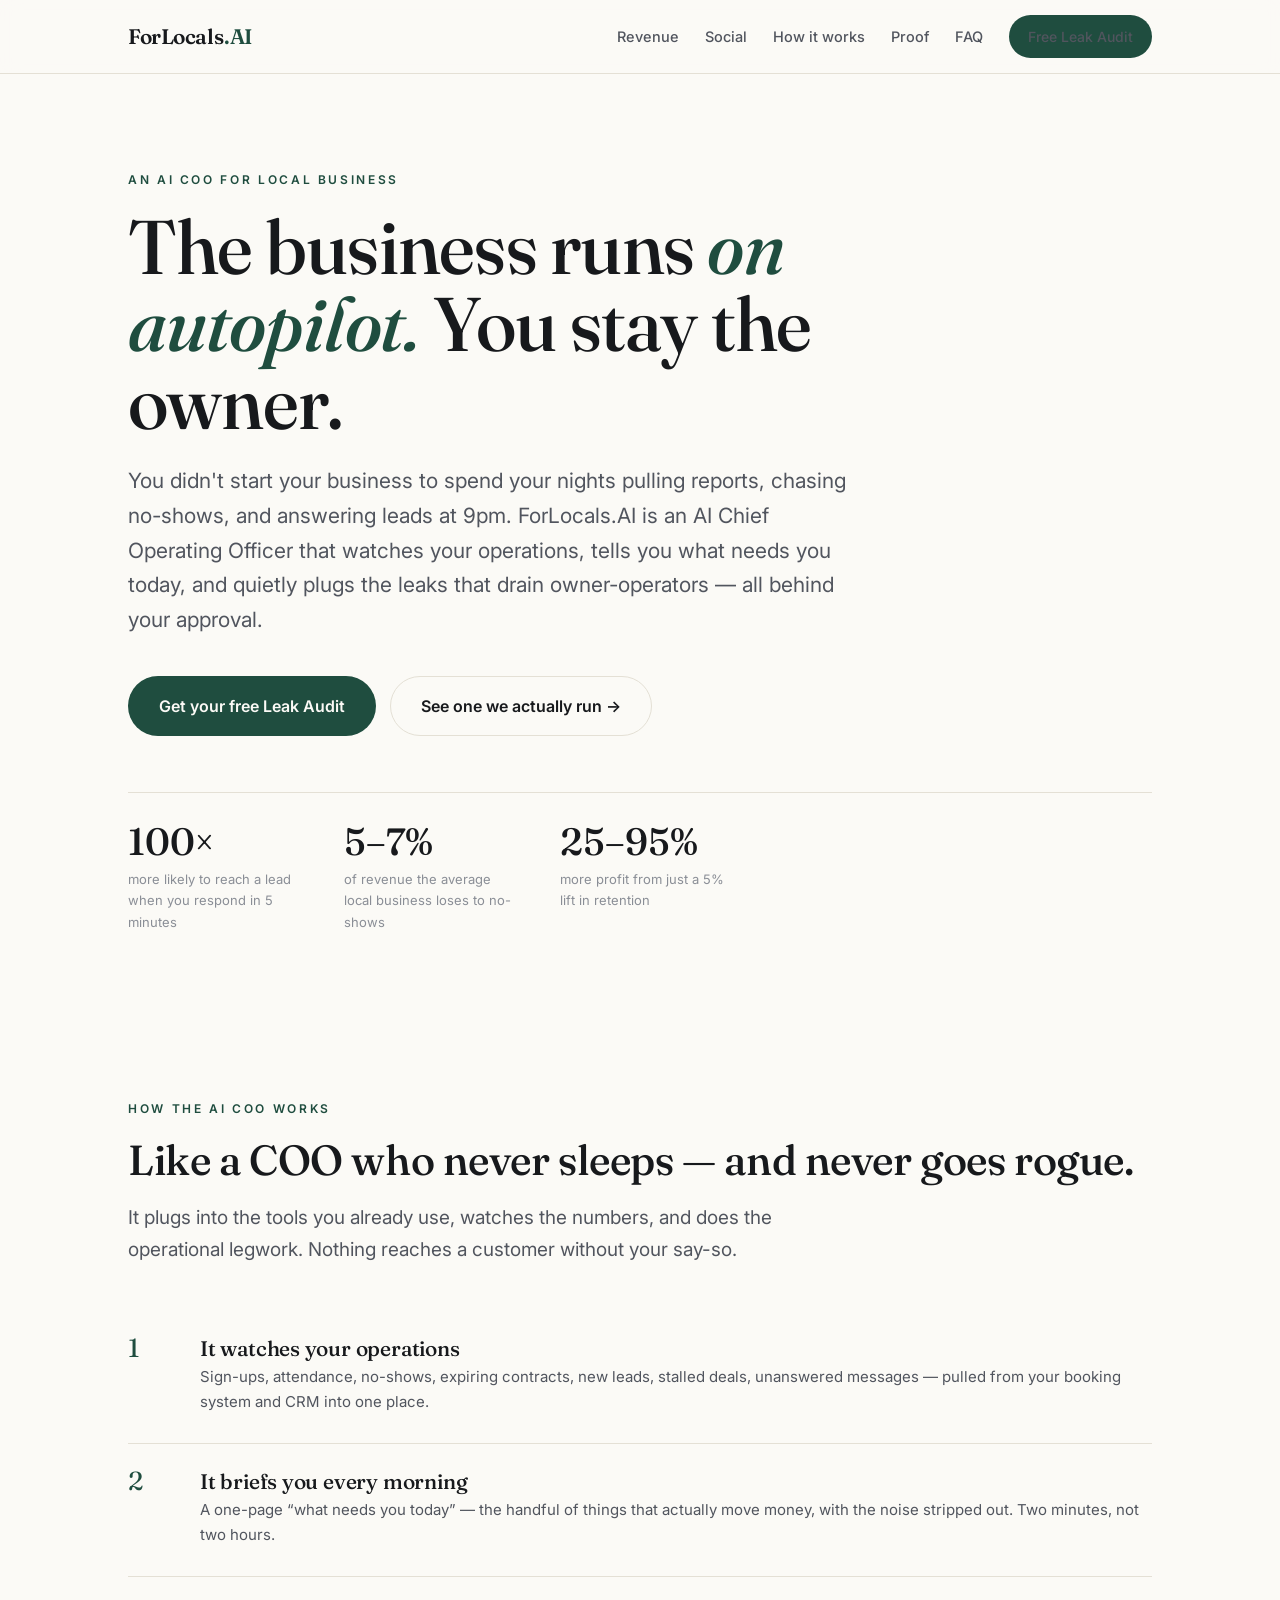
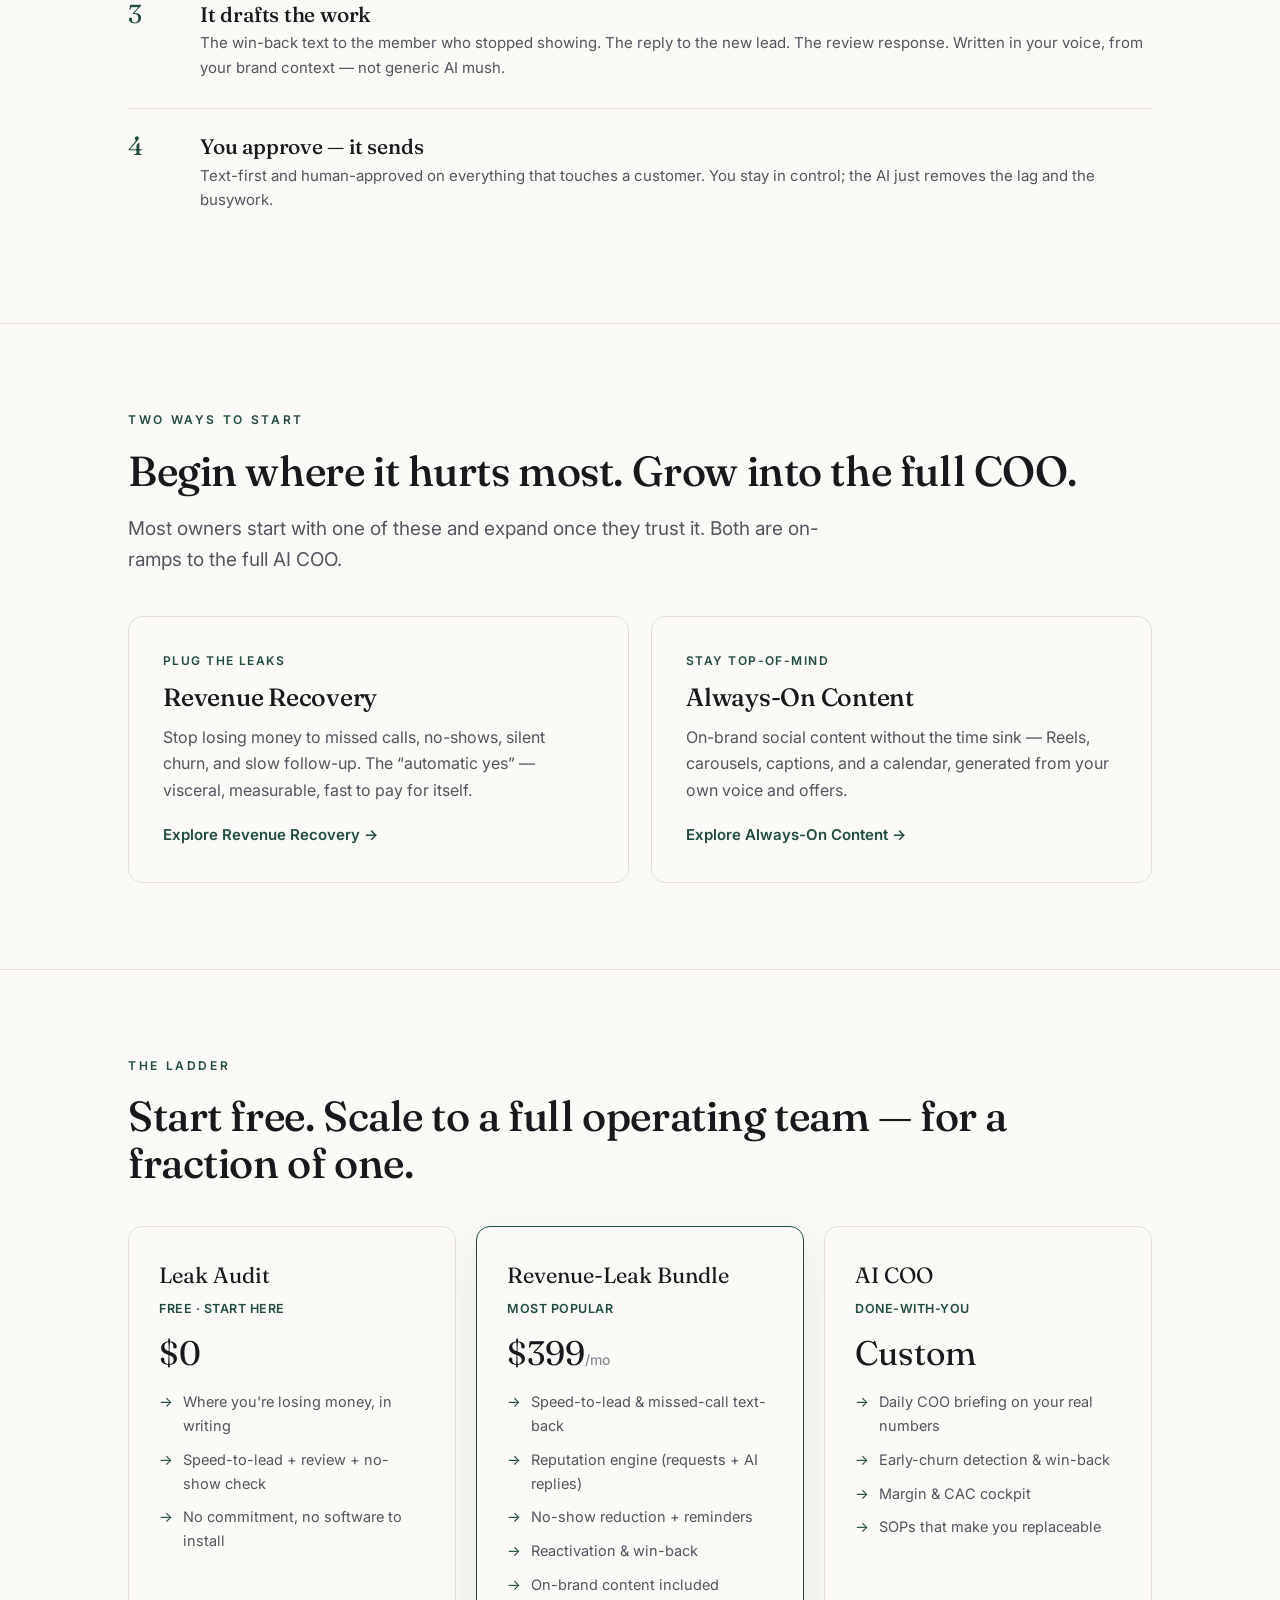
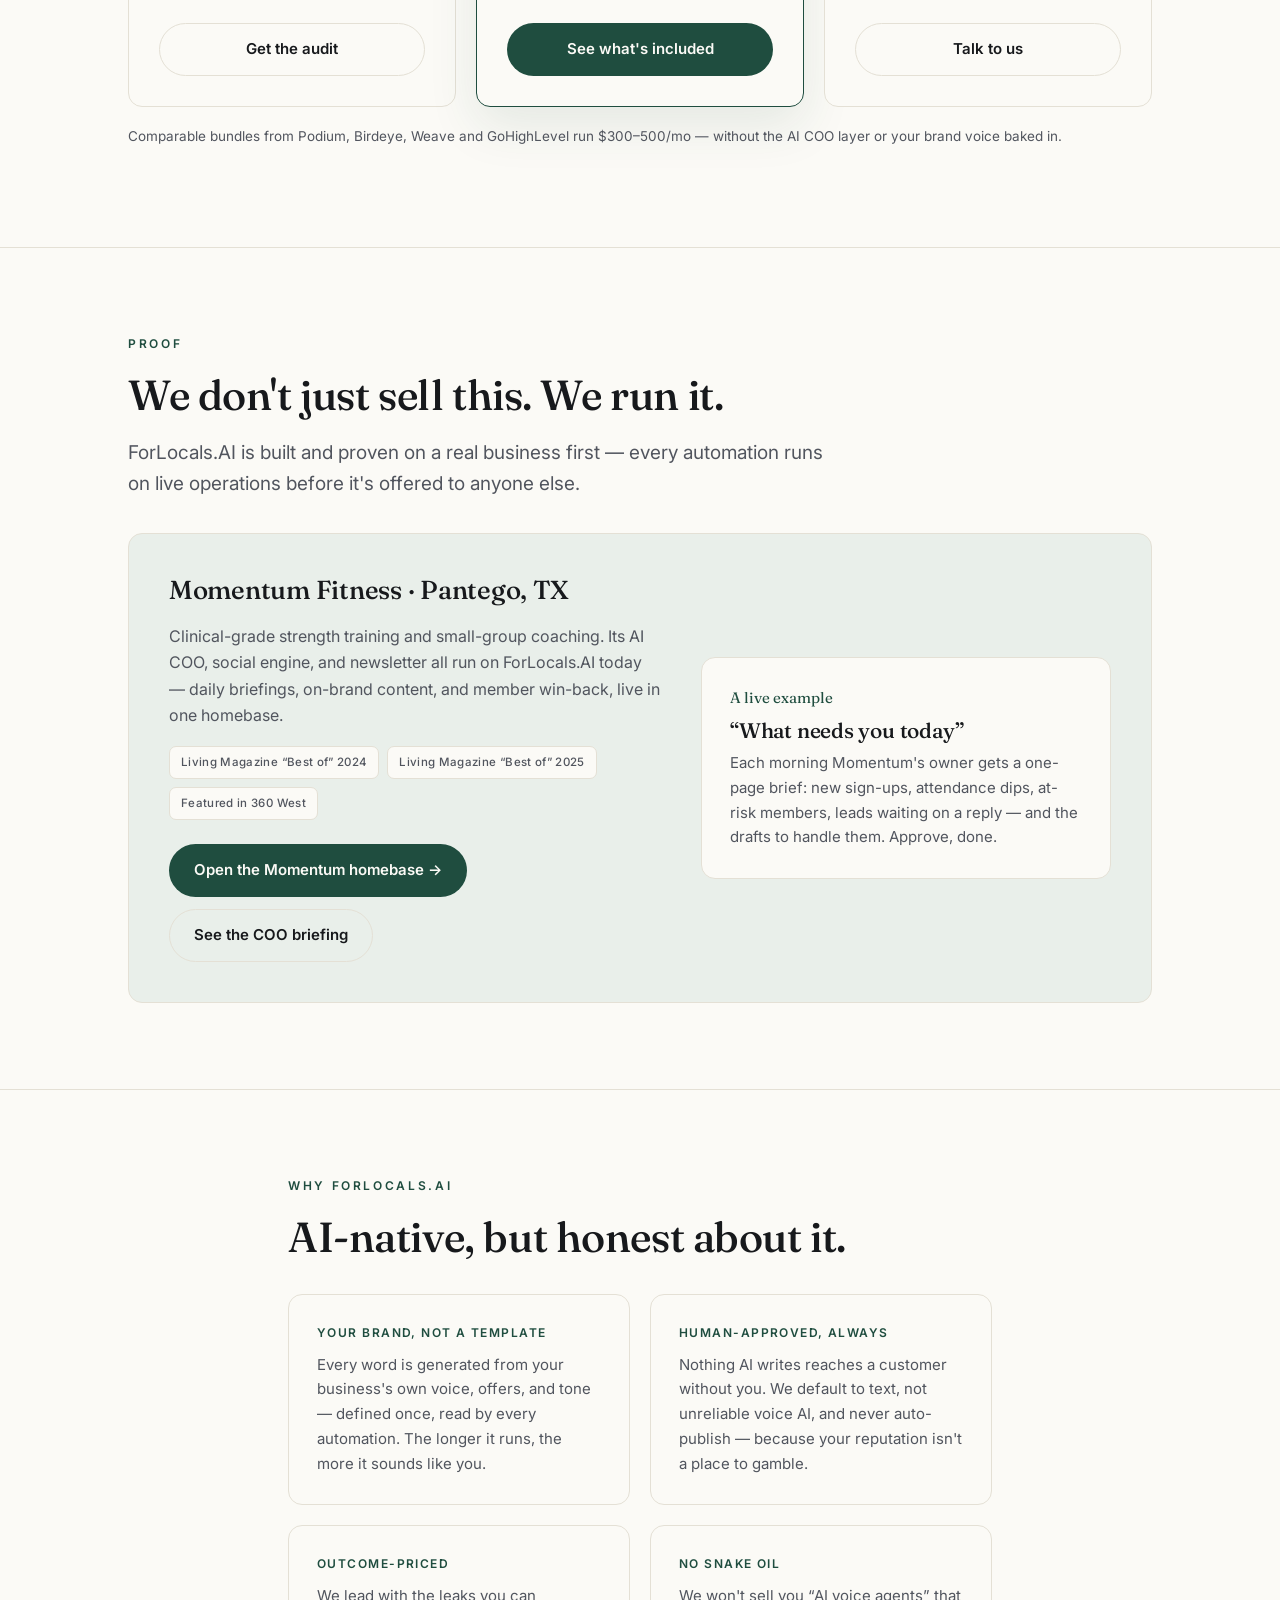
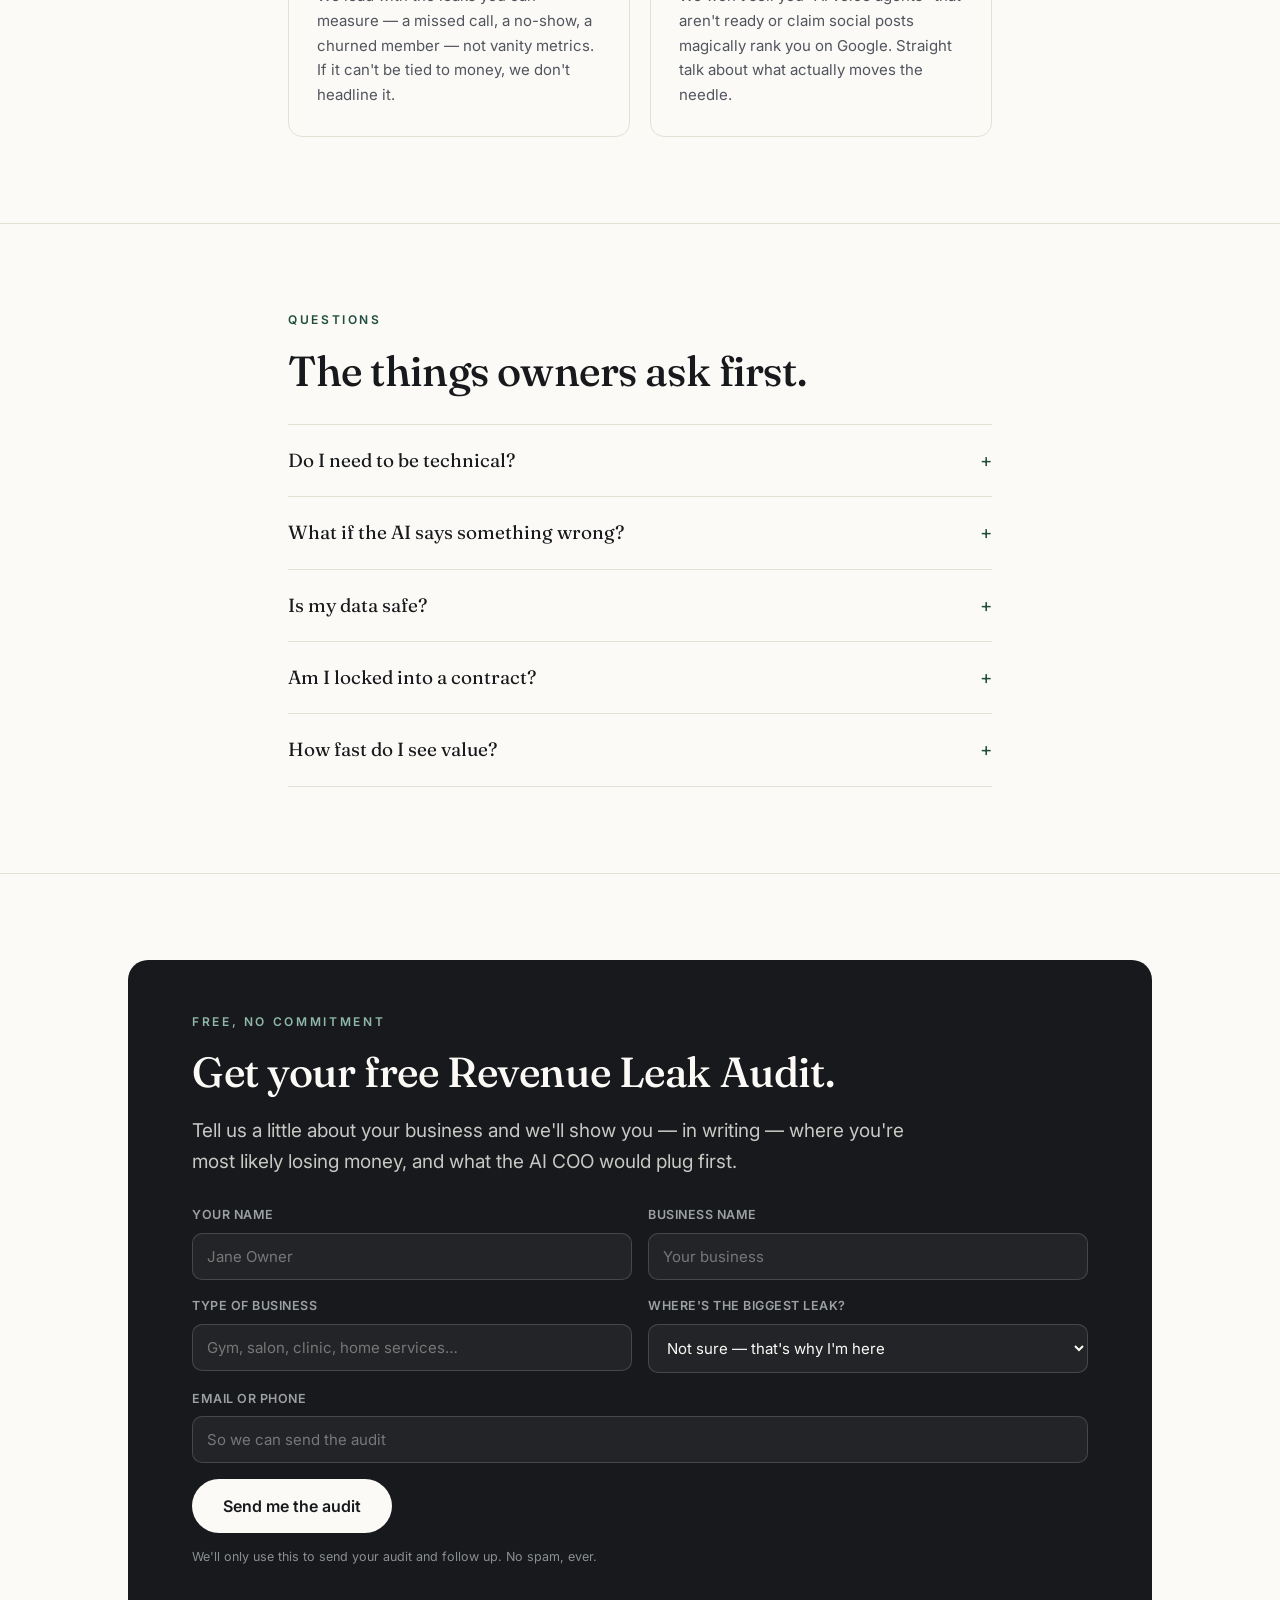
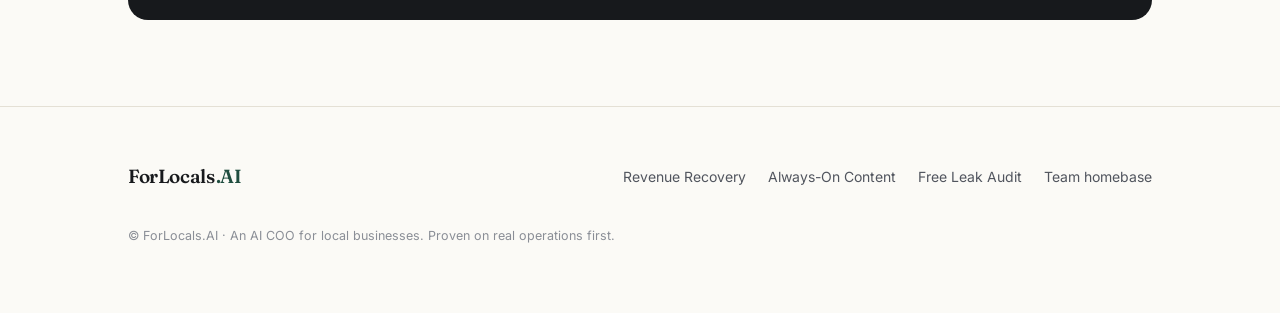
==== commit f5663f77: "[demo] Split Momentum into live operational homebase + frozen social-proof demo Create a frozen, cur" ====
--- a/index.html
+++ b/index.html
@@ -181,8 +181,8 @@
           <span class="award">Featured in 360 West</span>
         </div>
         <div style="margin-top:24px;display:flex;gap:12px;flex-wrap:wrap;">
-          <a class="btn btn-primary" href="/businesses/momentum-fitness/">Open the live homebase →</a>
-          <a class="btn btn-ghost" href="/businesses/momentum-fitness/apps/coo-briefing/index.html">See the COO briefing</a>
+          <a class="btn btn-primary" href="/demo/momentum/">Open the Momentum homebase →</a>
+          <a class="btn btn-ghost" href="/demo/momentum/apps/coo-briefing/index.html">See the COO briefing</a>
         </div>
       </div>
       <div>
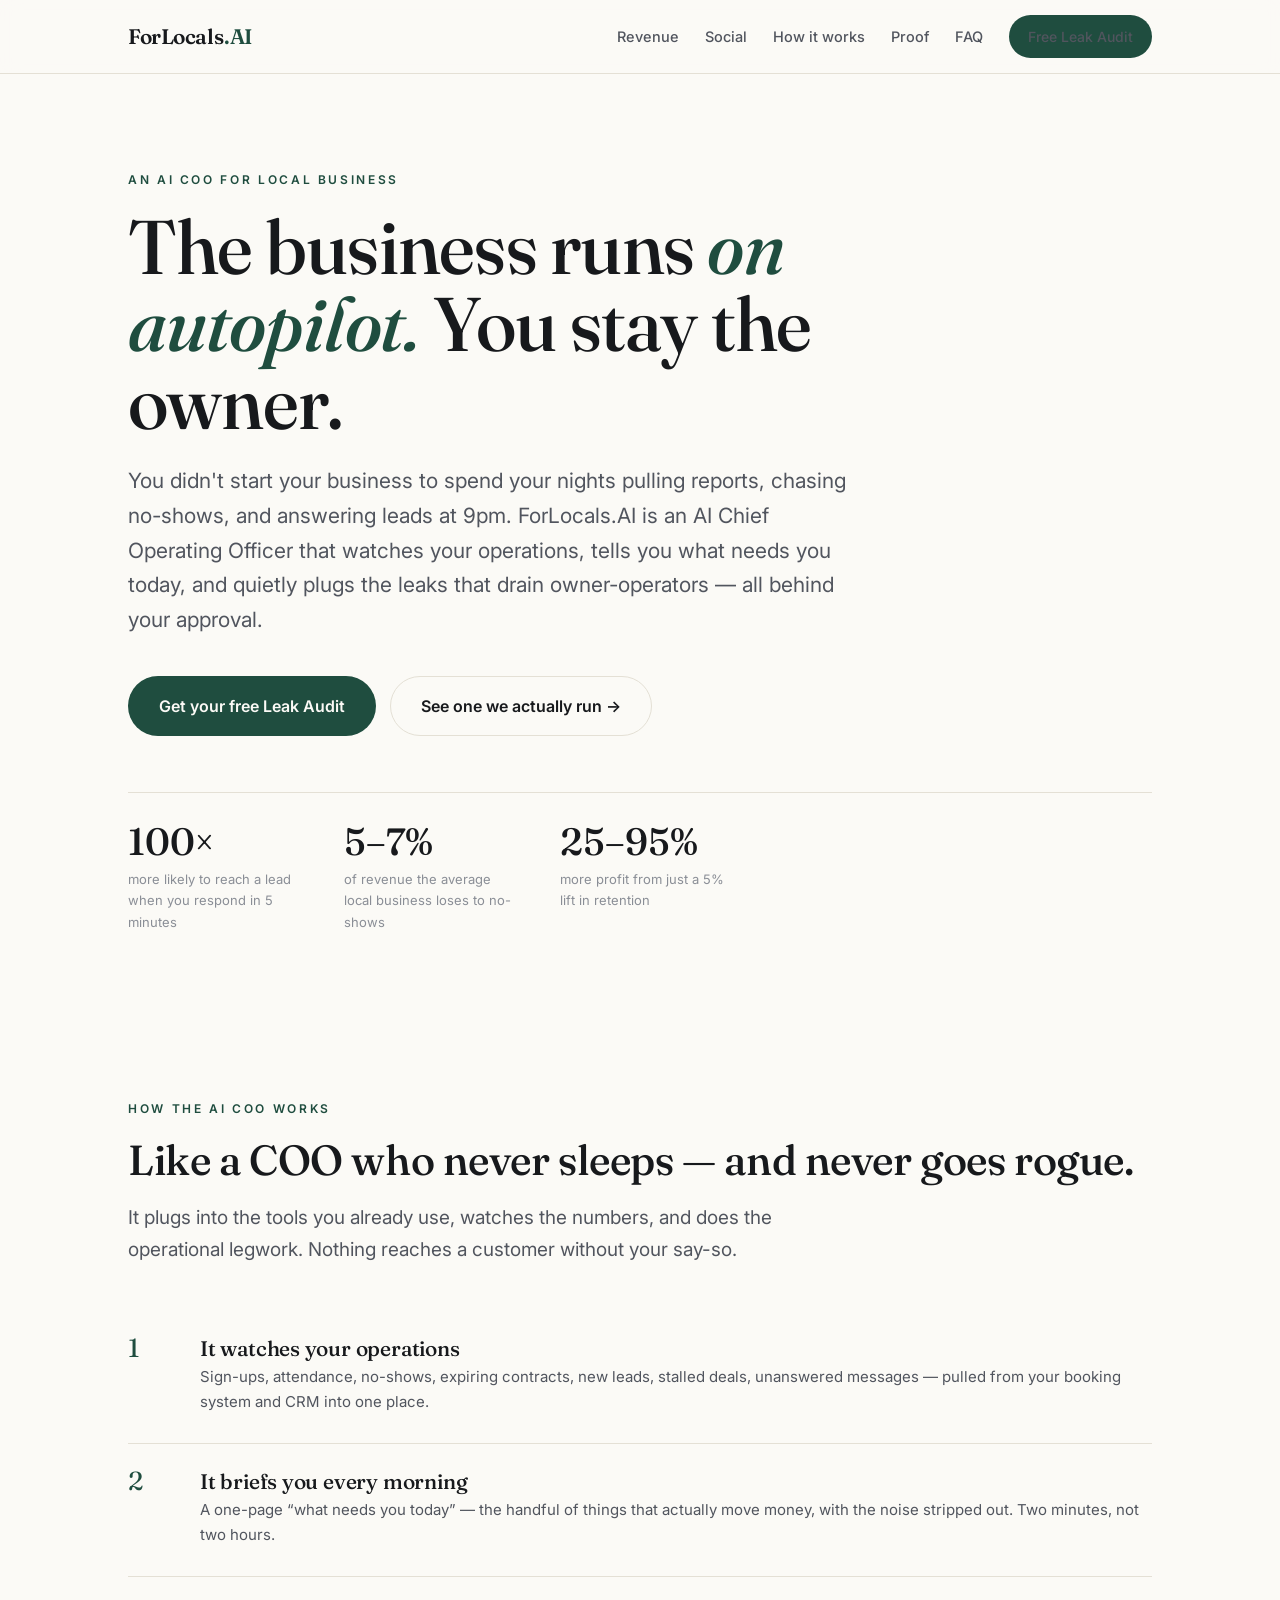
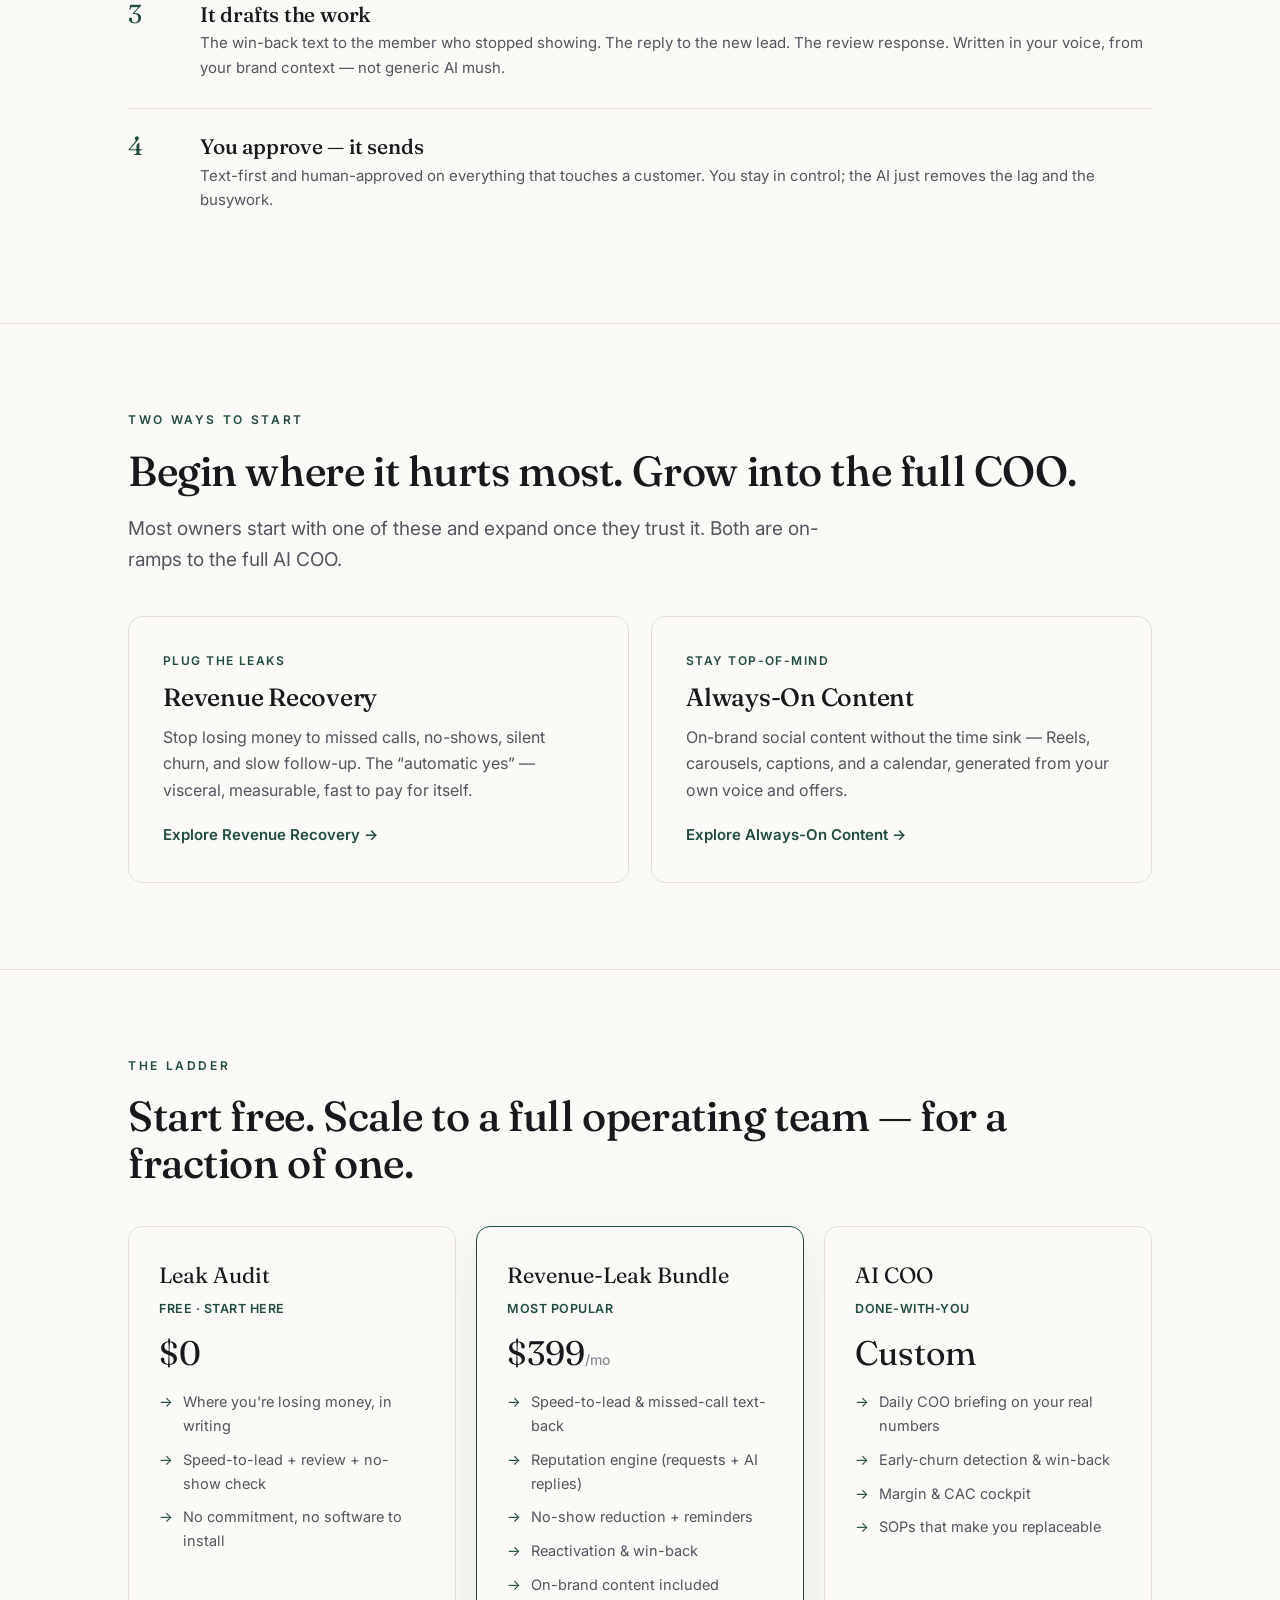
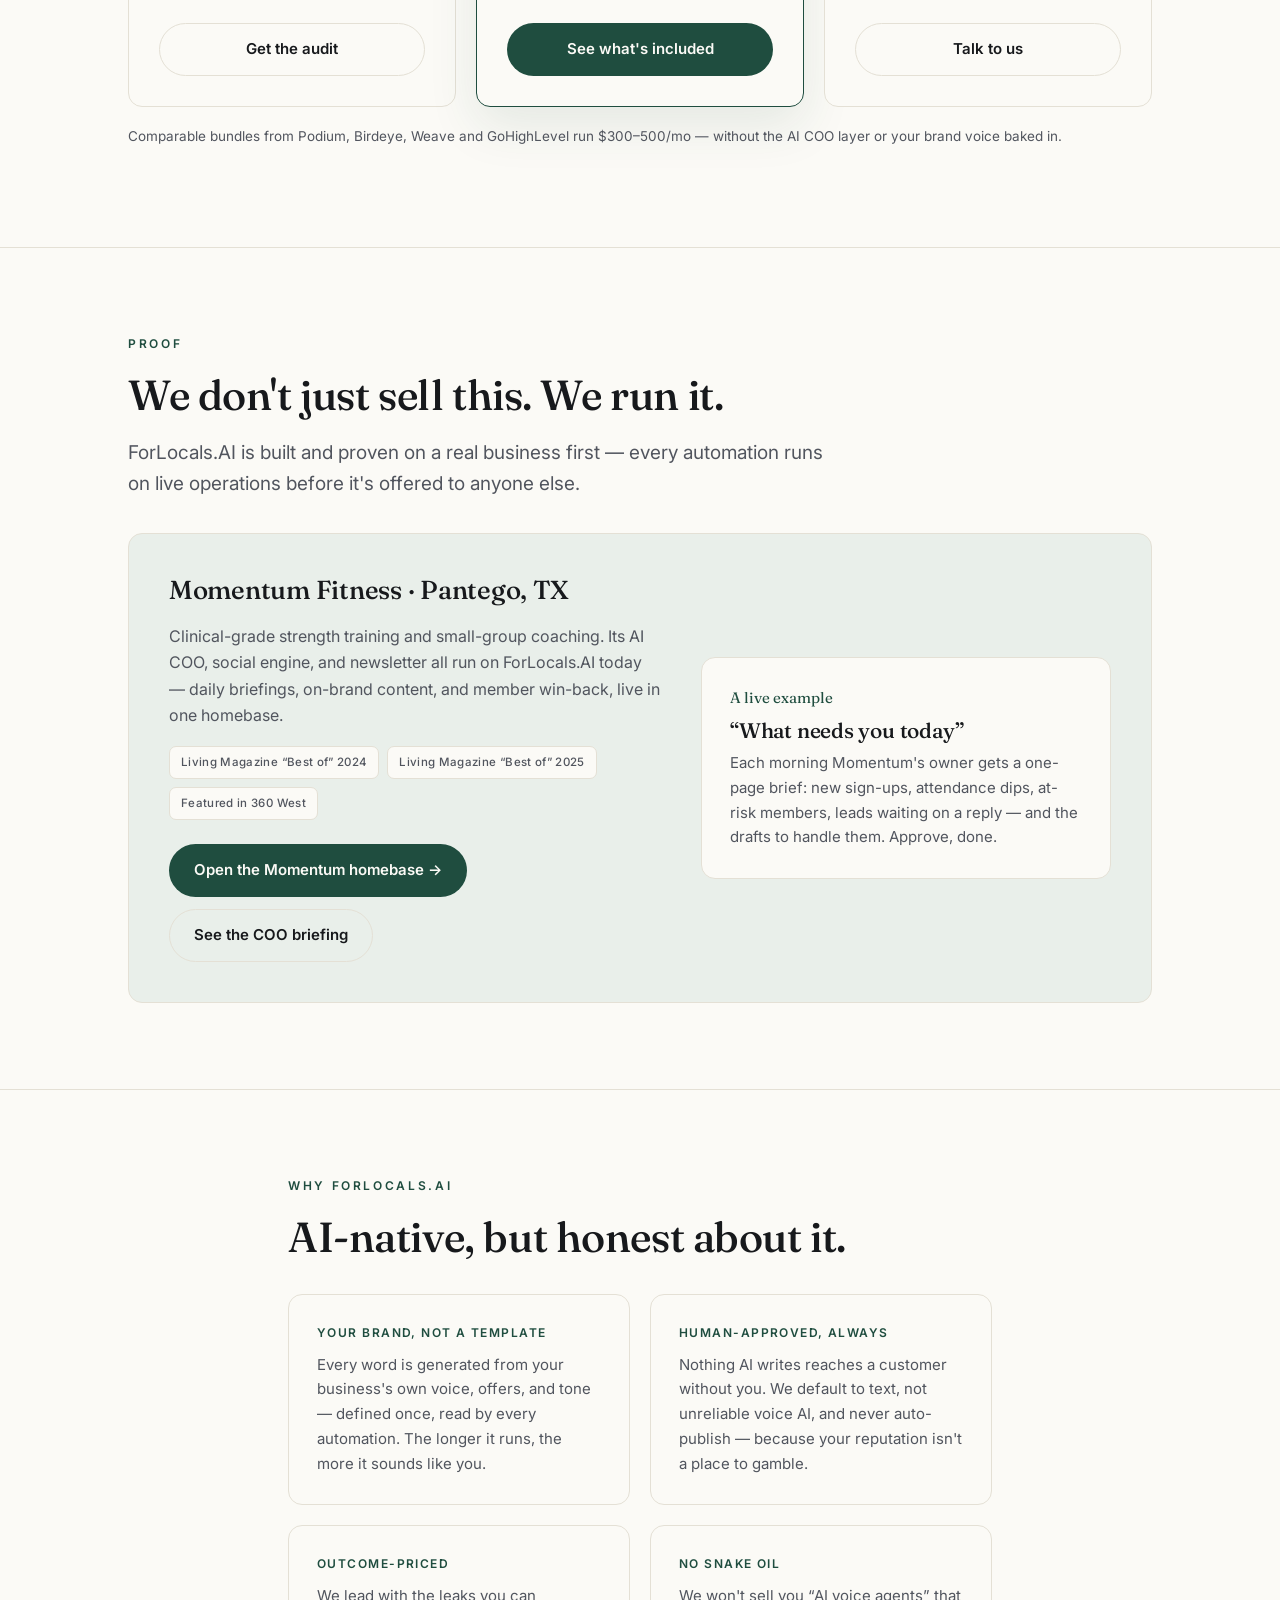
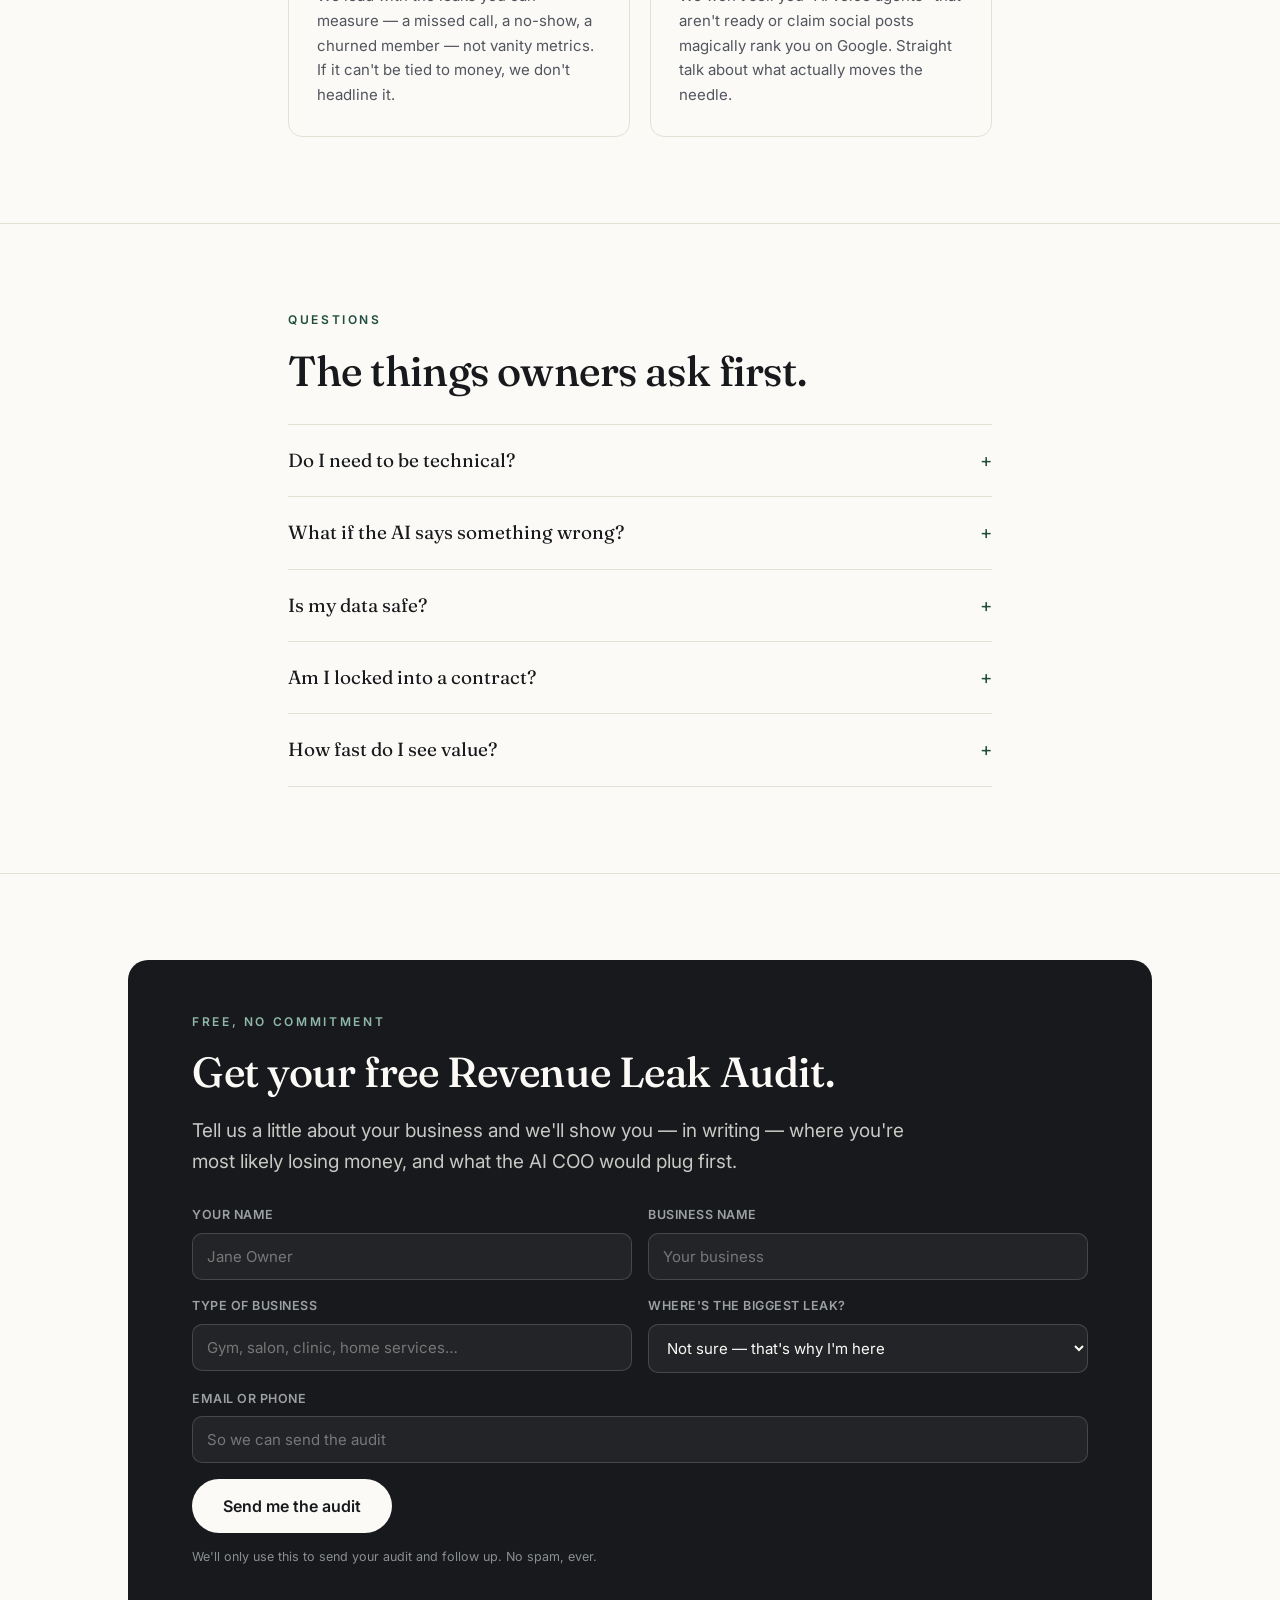
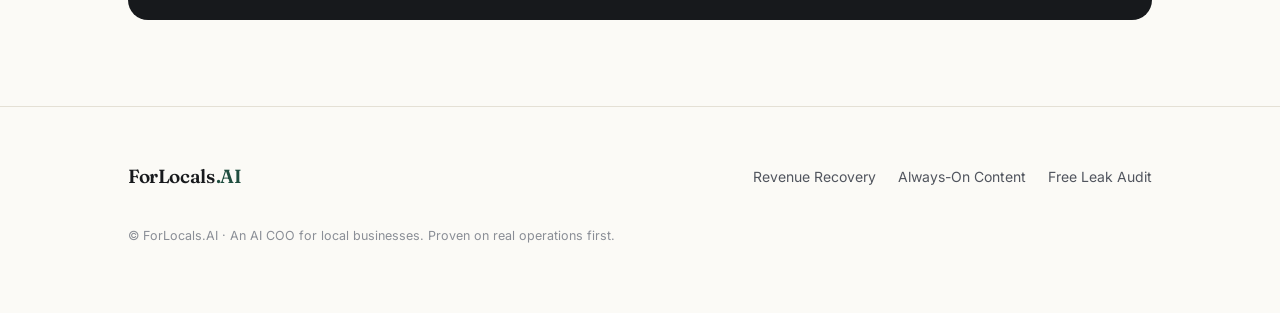
==== commit 11a0f7d5: "[homebase] De-link team homebase from marketing + add Clients/Prospects tabs - Remove the 'Team home" ====
--- a/index.html
+++ b/index.html
@@ -301,7 +301,6 @@
       <a href="/revenue/">Revenue Recovery</a>
       <a href="/social/">Always-On Content</a>
       <a href="#audit">Free Leak Audit</a>
-      <a href="/homebase.html">Team homebase</a>
     </div>
     <p class="footer-fine">© ForLocals.AI · An AI COO for local businesses. Proven on real operations first.</p>
   </div>
